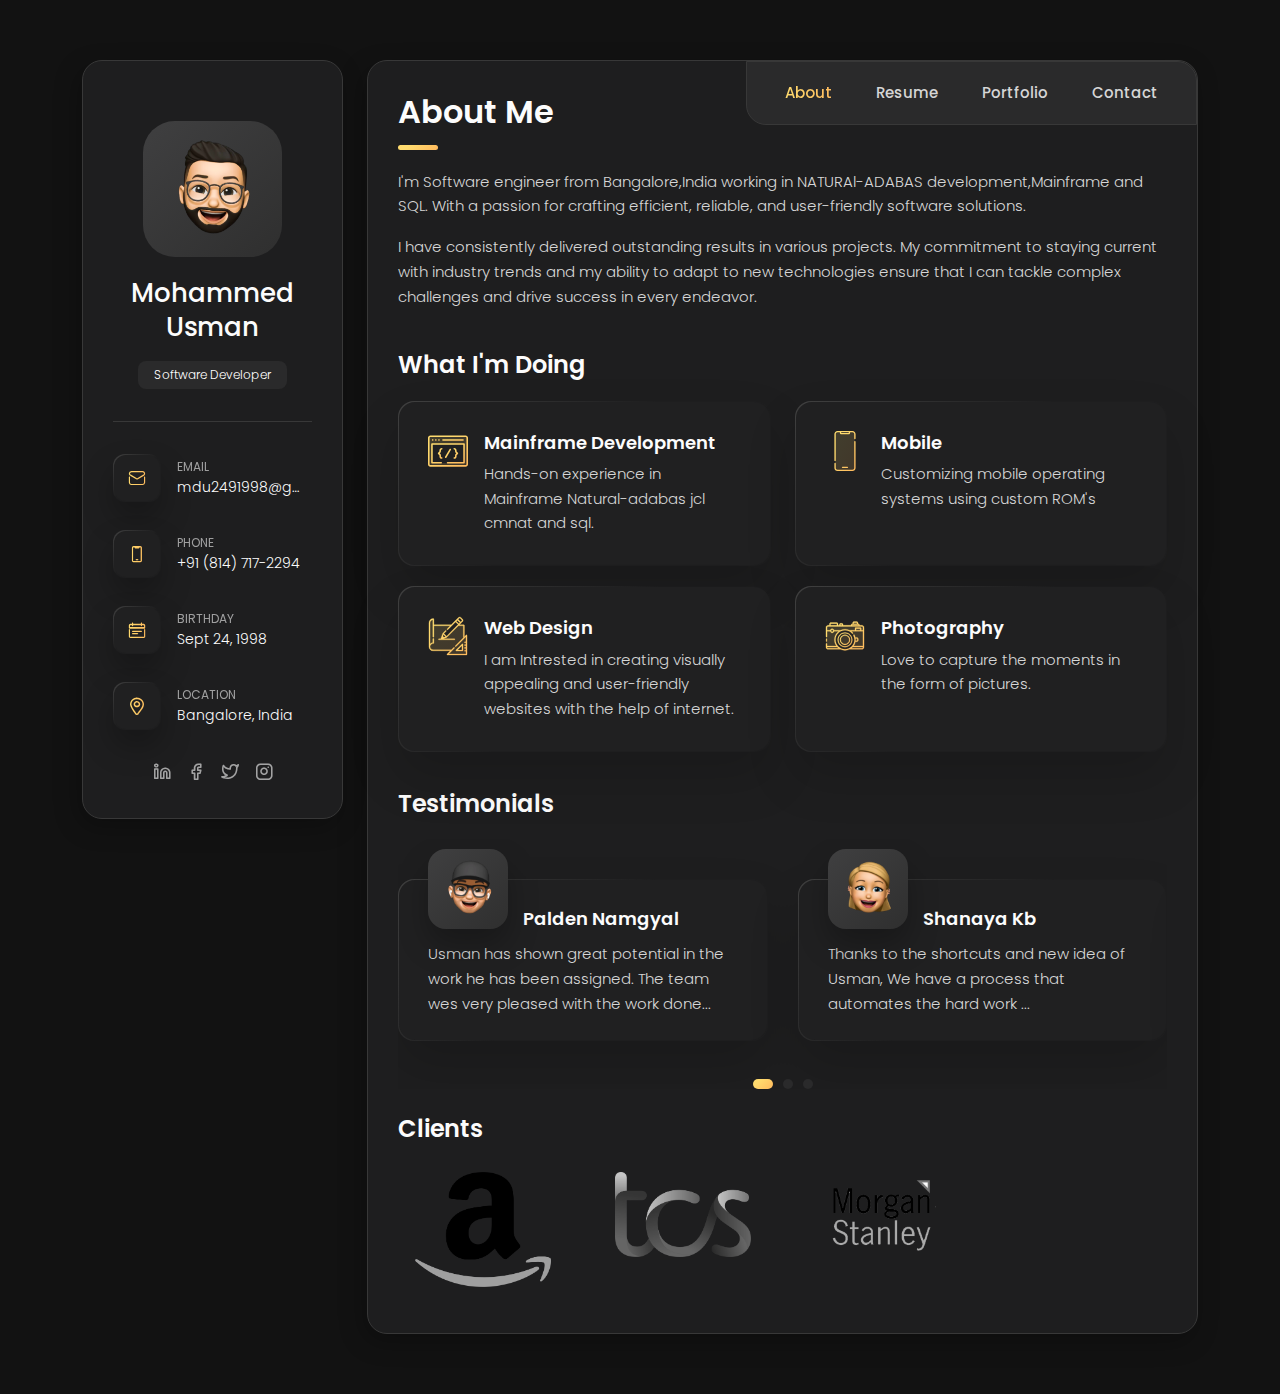
==== index.html @ 6147e329 "Add files via upload" ====
<!DOCTYPE html><html lang="en"><head>
    <meta charset="utf-8">
    <title>Mohammed Usman</title>

	<!-- Meta Data -->
	<meta http-equiv="X-UA-Compatible" content="IE=edge">
	<meta name="viewport" content="width=device-width, initial-scale=1, shrink-to-fit=no">
	<meta name="format-detection" content="telephone=no">
    <meta name="format-detection" content="address=no">
    <meta name="author" content="ArtTemplate">
    <meta name="description" content="vCard">

    <!-- Twitter data -->
    <meta name="twitter:card" content="summary_large_image">
    <meta name="twitter:site" content="@ArtTemplates">
    <meta name="twitter:title" content="vCard">
    <meta name="twitter:description" content="vCard">
    <meta name="twitter:image" content="../assets/images/social.jpg">

    <!-- Open Graph data -->
    <meta property="og:title" content="ArtTemplate">
    <meta property="og:type" content="website">
    <meta property="og:url" content="https://maps.app.goo.gl/jdT4nGkL1ibczAkW7">
    <meta property="og:image" content="../assets/images/social.jpg">
    <meta property="og:description" content="vCard">
    <meta property="og:site_name" content="vCard">

	<!-- Favicons -->
	<!-- <link rel="apple-touch-icon" sizes="144x144" href="images/apple-touch-icon-144x144.png">
	<link rel="apple-touch-icon" sizes="114x114" href="images/apple-touch-icon-114x114.png">
	<link rel="apple-touch-icon" sizes="72x72" href="images/apple-touch-icon-72x72.png">
	<link rel="apple-touch-icon" sizes="57x57" href="images/apple-touch-icon-57x57.png"> -->
	<link rel="shortcut icon" href="images/my-avatar.png" type="image/png">

    <!-- Styles -->
	<link rel="stylesheet" type="text/css" href="css/bootstrap.min.css">
	<link rel="stylesheet" type="text/css" href="css/style.css">
	
</head>
<body>
    <main class="main">
	    <div class="container gutter-top gutter-bottom">
		    <div class="row sticky-parent">
			    <!-- Sidebar -->
                <aside class="col-12 col-md-12 col-xl-3">
				    <div class="sidebar box-outer sticky-column">
						<!-- My photo -->
						<div class="sidebar__base-info">
					    	<figure class="avatar-box">
                                <img src="images/my-avatar.png" alt="Mohammed Usman">
						    </figure>

						    <div class="text-xl-center">
						        <h3 class="title title--h3 sidebar__name">Mohammed Usman</h3>
							    <div class="badge">Software Developer</div>
						    </div>

							<button class="btn btn--small btn--icon-right sidebar__btn js-btn-toggle"><span>Show Contacts</span><i class="feathericon-chevron-down"></i></button>
						</div>

						<div class="sidebar__additional-info js-show">
							<div class="separation"></div>
		                    <ul class="details-info">
							    <!-- Email -->
							    <li class="details-info__item">
							        <span class="box box--s2 icon-box"><i class="font-icon icon-envelope"></i></span>
								    <div class="contacts-block__info">
									    <span class="overhead">Email</span>
									    <a class="text-overflow" href="mailto:mdu2491998@gmail.com" title="mdu2491998@gmail.com">mdu2491998@gmail.com</a>
								    </div>
							    </li>
							    <!-- Phone -->
						 	    <li class="details-info__item">
								    <span class="box box--s2 icon-box"><i class="font-icon icon-phone"></i></span>
								    <div class="contacts-block__info">
									    <span class="overhead">Phone</span>
							            <span class="text-overflow" title="+91 (814) 717-2294">+91 (814) 717-2294</span>
								    </div>	
							    </li>
								<!-- Birthday -->
					            <li class="details-info__item">
								    <span class="box box--s2 icon-box"><i class="font-icon icon-calendar"></i></span>
								    <div class="contacts-block__info">
									    <span class="overhead">Birthday</span>
							            <span class="text-overflow" title="Sept 24, 1998">Sept 24, 1998</span>
								    </div>
							    </li>
								<!-- Location -->
						        <li class="details-info__item">
								    <span class="box box--s2 icon-box"><i class="font-icon icon-location"></i></span>
								    <div class="contacts-block__info">
									    <span class="overhead">Location</span>
									    <span class="text-overflow" title="Bangalore, India">Bangalore, India</span>
								    </div>
							    </li>
					        </ul>
						    <div class="separation d-xl-none"></div>

						    <!-- Social -->
						    <div class="social">
								<a class="social__link" href="https://www.linkedin.com/in/mohammed-usman-a911151a1"><i class="feathericon-linkedin"></i></a>
							    <a class="social__link" href="https://www.linkedin.com/in/mohammed-usman-a911151a1"><i class="feathericon-facebook"></i></a>
							    <a class="social__link" href=https://www.linkedin.com/in/mohammed-usman-a911151a1><i class="feathericon-twitter"></i></a>
						  	    <a class="social__link" href="https://www.instagram.com/"><i class="feathericon-instagram"></i></a>
						    </div>
						</div>	
					</div>	
		        </aside>
		        
				<!-- Content -->
		        <div class="col-12 col-md-12 col-xl-9">
				    <div class="box-outer">
					    <!-- Menu -->
						<div class="nav-container">
						    <ul class="nav">
                                <li class="nav__item"><a class="active" href="index.html">About</a></li>
								<li class="nav__item"><a href="resume.html">Resume</a></li>
                                <li class="nav__item"><a href="portfolio.html">Portfolio</a></li>
                                <!-- <li class="nav__item"><a href="blog.html">Blog</a></li> -->
                                <li class="nav__item"><a href="contact.html">Contact</a></li>
                            </ul>
						</div>
						
					    <!-- About -->
						<div class="pb-0 pb-sm-2">
		                    <h1 class="title title--h1 title__separate">About Me</h1>
						    <p>I'm Software engineer from Bangalore,India working in NATURAl-ADABAS development,Mainframe and SQL. With a passion for crafting efficient, reliable, and user-friendly software solutions.</p>
                            <p>I have consistently delivered outstanding results in various projects. My commitment to staying current with industry trends and my ability to adapt to new technologies ensure that I can tackle complex challenges and drive success in every endeavor.</p>
					     </div>
						
					    <!-- What -->
						<h2 class="title title--h2 mt-3">What I'm Doing</h2>
						<div class="row">
							<!-- Case Item -->
							<div class="col-12 col-lg-6">
							    <div class="case-item box box--s2 box-inner">
									<img class="case-item__icon" src="fonts/icon-dev.svg" alt="">
									<div>
									    <h3 class="title title--h3">Mainframe Development</h3>
										<p class="case-item__caption">Hands-on experience in Mainframe Natural-adabas jcl cmnat and sql.</p>
									</div>	
								</div>
							</div>
								
							<!-- Case Item -->
							<div class="col-12 col-lg-6">
							    <div class="case-item box box--s2 box-inner">
									<img class="case-item__icon" src="fonts/icon-app.svg" alt="">
									<div>
								        <h3 class="title title--h3">Mobile</h3>
									    <p class="case-item__caption">Customizing mobile operating systems using custom ROM's</p>
									</div>
								</div>
							</div>
								
							<!-- Case Item -->
							<div class="col-12 col-lg-6">
								<div class="case-item box box--s2 box-inner">
								    <img class="case-item__icon" src="fonts/icon-design.svg" alt="">
									<div>
									    <h3 class="title title--h3">Web Design</h3>
										<p class="case-item__caption">I am Intrested in creating visually appealing and user-friendly websites with the help of internet.</p>
									</div>
								</div>
							</div>
								
							<!-- Case Item -->
							<div class="col-12 col-lg-6">
								<div class="case-item box box--s2 box-inner">
									<img class="case-item__icon" src="fonts/icon-photo.svg" alt="">
									<div>
									    <h3 class="title title--h3">Photography</h3>
										<p class="case-item__caption">Love to capture the moments in the form of pictures.</p>
									</div>
								</div>
							</div>
						</div>	
						
						<!-- Testimonials -->
						<div class="testimonials">
						    <h2 class="title title--h2 mt-3">Testimonials</h2>
						
						    <div class="swiper-container js-carousel-review">
                                <div class="swiper-wrapper">
								    <!-- Item review -->
                                    <div class="swiper-slide review-item box box--s2 box-inner js-open-review" data-mfp-src="#review-1" data-effect="mfp-zoom-out">
										<figure class="box box-avatar box-avatar--not-border">
                                            <img src="images/avatar-1.png" alt="Palden Namgyal">
										</figure>
									    <h4 class="title title--h3">Palden Namgyal</h4>
										<p class="review-item__caption">Usman has shown great potential in the work he has been assigned. The team wes very pleased with the work done...</p>
									</div>
									
									<!-- Item review -->
                                    <div class="swiper-slide review-item box box--s2 box-inner js-open-review" data-mfp-src="#review-2" data-effect="mfp-zoom-out">
                                        <figure class="box box-avatar box-avatar--not-border">
                                            <img src="images/avatar-2.png" alt="Shanaya Kb">
										</figure>
									    <h4 class="title title--h3">Shanaya Kb</h4>
										<p class="review-item__caption">Thanks to the shortcuts and new idea of Usman, We have a process that automates the hard work ...</p>
									</div>
									
									<!-- Item review -->
                                    <div class="swiper-slide review-item box box--s2 box-inner js-open-review" data-mfp-src="#review-3" data-effect="mfp-zoom-out">
										<figure class="box box-avatar box-avatar--not-border">
                                            <img src="images/avatar-4.png" alt="Rajkumar Raj">
										</figure>
									    <h4 class="title title--h3">Rajkumar Raj</h4>
										<p class="review-item__caption">Usman has completed the work within the time frame with no prod issue ...</p>
									</div>

									<!-- Item review -->
									<div class="swiper-slide review-item box box--s2 box-inner js-open-review" data-mfp-src="#review-4" data-effect="mfp-zoom-out">
										<figure class="box box-avatar box-avatar--not-border">
											<img src="images/avatar-3.png" alt="Dennis Plassert">
										</figure>
										<h4 class="title title--h3">Avantika Rhonda</h4>
										<p class="review-item__caption">Thank you very much for your work on our project. It was a big help for us. Thanks to the...</p>
									</div>
                                </div>
    
                                <div class="swiper-pagination"></div>
                            </div>
						</div>
						
						<!-- Clients -->
						<h2 class="title title--h2 mt-4">Clients</h2>
						<div class="swiper-container js-carousel-clients">
                            <div class="swiper-wrapper">
								<!-- Item client -->
                                <figure class="swiper-slide">
									<a href="#"><img class="logo-client" src="images/AMZN.png" alt="Logo"></a>
								</figure>
									
								<!-- Item client -->
                                <figure class="swiper-slide">
									<a href="#"><img class="logo-client" src="images/TCS.NS.png" alt="Logo"></a>
								</figure>

								<!-- Item client -->
                                <figure class="swiper-slide">
								    <a href="#"><img class="logo-client" src="images/Morgan-Stanley-Logo-PNG-HD.png" alt="Logo"></a>
								</figure>

								<!-- Item client -->
                                <!-- <figure class="swiper-slide">
									<a href="#"><img class="logo-client" src="images/logo-4-color.png" alt="Logo"></a>
								</figure> -->
									
								<!-- Item client -->
                                <!-- <figure class="swiper-slide">
									<a href="#"><img class="logo-client" src="images/logo-5-color.png" alt="Logo"></a>
								</figure> -->
									
								<!-- Item client -->
                                <!-- <figure class="swiper-slide">
									<a href="#"><img class="logo-client" src="images/logo-6-color.png" alt="Logo"></a>
								</figure> -->
							</div>
								
							<div class="swiper-pagination"></div>
						</div><!-- /swiper-container -->
					</div><!-- box-outer -->
		        </div><!-- Content -->
			</div><!-- sticky-parent -->
		</div><!-- container -->
    </main>

    <div class="back-to-top"></div>
    
	<!-- Full review 1 -->
	<div id="review-1" class="popup mfp-hide mfp-with-anim">
		<div class="row">
            <div class="col-12 col-sm-2 full-rewiew-con-avatar">
				<figure class="box box-avatar box-avatar--not-border">
					<img src="images/avatar-1.png" alt="Palden Namgyal">
				</figure>
				<div class="review-icon-quote"></div>
			</div>
			<div class="col-12 col-sm-10 full-rewiew-con-text">
				<h2 class="title title--h2 mb-1">Palden Namgyal</h2>
				<span class="review-date">14 Nov, 2022</span>
				<p>Usman has shown great potential in the work he has been assigned. The team wes very pleased with the work done.</p>
				<!-- <p>Ut enim ad nesid utminim veniam, quis nostrud eiusmo exercitation ullamco labori is amco commodo consequat  seds eiusmod. Adipisicing velit eu eiusmod nisi ad nulla. 
				Magna deserunt ipsum pariatur sunt incididunt culpa cupidatat. Pariatur occaecat enim dolor culpa nisi ea eiusmod do qui culpa consectetur laboris eiusmod anim.</p> -->
			</div>
		</div>
	</div>

	<!-- Full review 2 comment -->
	<div id="review-2" class="popup mfp-hide mfp-with-anim">
		<div class="row">
            <div class="col-12 col-sm-2 full-rewiew-con-avatar">
				<figure class="box box-avatar box-avatar--not-border">
					<img src="images/avatar-2.png" alt="Shanaya Kb">
				</figure>
				<div class="review-icon-quote"></div>
			</div>
			<div class="col-12 col-sm-10 full-rewiew-con-text">
				<h2 class="title title--h2 mb-1">Shanaya Kb</h2>
				<span class="review-date">03 Mar, 2021</span>
				<p>Thanks to the shortcuts and new idea of Usman, We have a process that automates the hard work. </p>
				<!-- <p>Ut enim ad nesid utminim veniam, quis nostrud eiusmo exercitation ullamco labori is amco commodo consequat  seds eiusmod. Adipisicing velit eu eiusmod nisi ad nulla. 
				Magna deserunt ipsum pariatur sunt incididunt culpa cupidatat. Pariatur occaecat enim dolor culpa nisi ea eiusmod do qui culpa consectetur laboris eiusmod anim.</p> -->
			</div>
		</div>
	</div>
	
	<!-- Full review 3 comment -->
	<div id="review-3" class="popup mfp-hide mfp-with-anim">
		<div class="row">
            <div class="col-12 col-sm-2 full-rewiew-con-avatar">
				<figure class="box box-avatar box-avatar--not-border">
					<img src="images/avatar-4.png" alt="Rajkumar Raj">
				</figure>
				<div class="review-icon-quote"></div>
			</div>
			<div class="col-12 col-sm-10 full-rewiew-con-text">
				<h2 class="title title--h2 mb-1">Rajkumar Raj</h2>
				<span class="review-date">10 Aug, 2023</span>
				<p>Usman has completed the work within the time frame with no prod issue. .</p>
				<!-- <p>Ut enim ad nesid utminim veniam, quis nostrud eiusmo exercitation ullamco labori is amco commodo consequat  seds eiusmod. Adipisicing velit eu eiusmod nisi ad nulla. 
				Magna deserunt ipsum pariatur sunt incididunt culpa cupidatat. Pariatur occaecat enim dolor culpa nisi ea eiusmod do qui culpa consectetur laboris eiusmod anim.</p> -->
			</div>
		</div>
	</div>

	<!-- Full review 4 comment -->
	<div id="review-4" class="popup mfp-hide mfp-with-anim">
		<div class="row">
            <div class="col-12 col-sm-2 full-rewiew-con-avatar">
				<figure class="box box-avatar box-avatar--not-border">
					<img src="images/avatar-3.png" alt="Avantika Rhonda">
				</figure>
				<div class="review-icon-quote"></div>
			</div>
			<div class="col-12 col-sm-10 full-rewiew-con-text">
				<h2 class="title title--h2 mb-1">Avantika Rhonda</h2>
				<span class="review-date">15 June, 2022</span>
				<p>Thank you very much for your work on our project. It was a big help for us. Thanks to the ownership you have taken in completing the work</p>
				<!-- <p>Ut enim ad nesid utminim veniam, quis nostrud eiusmo exercitation ullamco labori is amco commodo consequat  seds eiusmod. Adipisicing velit eu eiusmod nisi ad nulla. 
				Magna deserunt ipsum pariatur sunt incididunt culpa cupidatat. Pariatur occaecat enim dolor culpa nisi ea eiusmod do qui culpa consectetur laboris eiusmod anim.</p> -->
			</div>
		</div>
	</div>
	
	<!-- JavaScripts -->
	<script src="js/jquery-3.4.1.min.js"></script>
	<script src="js/plugins.min.js"></script>
    <script src="js/common.js"></script>


</body></html>
---- css/style.css ----
/* ------------------------------------------------
 Author: ArtStyles (Art)
 
 Template Name: vCard
 version: 1.1.0
------------------------------------------------ */
/* ------------------------------------------------
 
 - Vendors
 - Font Icons
 - Variables
 - General Styles
 - Typography
 - Form
 - Button
 - Sidebar
 - Sections
 - Navbar
 - Popup
 - Cases
 - Clients
 - Contact
 - Portfolio
 - News
 - Single news
 - Single project
 - Testimonials
 - Timeline
 - Footer
 - Other
 
------------------------------------------------ */
@import url("swiper.min.css");
@import url("simplebar.min.css");
@import url("magnific-popup.css");
@import url("photoswipe.css");
@import url("default-skin.css");
@import url("style-custome-icons.css");
@import url("feather.css");
@import url("https://fonts.googleapis.com/css2?family=Poppins:wght@300;400;500;600&display=swap");
:root {
  --font-family: 'Poppins', sans-serif;
  --font-base-size: 15px;
  --font-mobile-size: 14px;
  --color-heading: #FCFCFC;
  --color-paragraph: #D6D6D6;
  --color-border: #383838;
  --color-bg: #121212;
  --color-surface-1: #1e1e1f;
  --color-surface-2: #2a2a2b;
  --color-surface-3: #202021;
  --color-accent: #FFDB6E;
  --color-error: #B84C4C;
  --color-gradient: linear-gradient(137.84deg, #FFDB6E 26.31%, #FFBC5E 93.75%);
  --color-gradient-soft: linear-gradient(135deg, rgba(255, 218, 109, 0.0375) 0%, rgba(255, 189, 94, 0) 100%), #1E1E1F;
  --color-gradient-text: linear-gradient(90deg, #FFDB6E, #FFBC5E);
  --color-gradient-border: linear-gradient(155deg, #FFDA6D 0%, rgba(255, 191, 96, 0) 50%);
  --color-gradient-border-gray: linear-gradient(135deg, #404040 0%, rgba(64, 64, 64, 0) 48.44%);
  --color-gradient-gray: linear-gradient(137.84deg, #3F3F40 2.69%, #303030 93.75%);
  --color-gradient-icon: linear-gradient(135deg, rgba(255, 218, 109, 0.25) 0%, rgba(255, 189, 94, 0) 59.86%), #202021;
  --color-btn: linear-gradient(135deg, rgba(45, 45, 46, 0.25) 0%, rgba(27, 27, 28, 0) 100%), #202021;
  --box-shadow-24: -4px 8px 24px rgba(0, 0, 0, 0.25);
  --box-shadow-30: 0px 16px 30px rgba(0, 0, 0, 0.25);
  --box-shadow-40: 0px 16px 40px rgba(0, 0, 0, 0.25);
  --box-shadow-50: 0px 25px 50px rgba(0, 0, 0, 0.15);
  --box-shadow-80: 0px 24px 80px rgba(0, 0, 0, 0.7);
  --radius-32: 32px;
  --radius-20: 20px;
  --radius-18: 18px;
  --radius-16: 16px;
  --radius-14: 14px;
  --radius-12: 12px;
  --radius-8: 8px;
}

/* -----------------------------------------------------------------
    - General Styles
----------------------------------------------------------------- */
*,
::before,
::after {
  background-repeat: no-repeat;
  -webkit-box-sizing: border-box;
          box-sizing: border-box;
}

html {
  -webkit-overflow-scrolling: touch;
  -webkit-box-sizing: border-box;
  box-sizing: border-box;
}

body, html {
  font-size: 1rem;
  -webkit-text-size-adjust: 100%;
}

body {
  background-color: var(--color-bg);
  color: var(--color-paragraph);
  font-family: var(--font-family);
  font-size: var(--font-base-size);
  font-weight: 300;
  line-height: 1.65;
  min-height: 100vh;
  overflow-x: hidden;
  -ms-overflow-style: scrollbar;
  -webkit-font-smoothing: antialiased;
}

@media only screen and (max-width: 580px) {
  body {
    font-size: var(--font-mobile-size);
    line-height: 1.6;
  }
}

html.is-scroll-disabled body {
  height: 100vh;
  overflow: hidden;
}

@media all and (-ms-high-contrast: none), (-ms-high-contrast: active) {
  html.is-scroll-disabled {
    overflow: hidden;
  }
}

.no-scroll {
  overflow: hidden;
  -ms-overflow-style: none;
}

.no-scroll-height {
  overflow-x: hidden;
}

.svg-defs {
  position: absolute;
  height: 0;
  width: 0;
}

img {
  max-width: 100%;
  -webkit-user-select: none;
  -moz-user-select: none;
  -ms-user-select: none;
  user-select: none;
}

figure {
  margin: 0;
}

iframe {
  background-color: var(--color-bg);
  border: 0;
  display: block;
  height: 100%;
  width: 100%;
}

.cover {
  -o-object-fit: cover;
     object-fit: cover;
  -o-object-position: center;
     object-position: center;
  font-family: 'object-fit: cover; object-position: center;';
  height: 100%;
  width: 100%;
}

::-moz-selection {
  background: transparent;
  color: var(--color-accent);
}

::selection {
  background: transparent;
  color: var(--color-accent);
}

.scroll-line {
  background: var(--color-gradient);
  height: 0.1875rem;
  position: fixed;
  top: 0;
  width: 0;
  z-index: 3;
}

/* -----------------------------------------------------------------
    - Typography
----------------------------------------------------------------- */
h1, h2, h3, h4, h5, h6 {
  color: var(--color-heading);
  font-family: var(--font-family);
  font-weight: 600;
  line-height: 1.3;
}

.title--h1 {
  font-size: 2rem;
  margin-bottom: 1.0625rem;
}

@media only screen and (max-width: 580px) {
  .title--h1 {
    font-size: 1.5rem;
  }
}

.title--h2 {
  font-size: 1.5rem;
  margin-bottom: 1.25rem;
}

@media only screen and (max-width: 580px) {
  .title--h2 {
    font-size: 1.125rem;
  }
}

.title--h3 {
  font-size: 1.125rem;
  margin-bottom: 0.5rem;
}

@media only screen and (max-width: 580px) {
  .title--h3 {
    font-size: 1rem;
  }
}

.title--h4 {
  font-size: 1rem;
  margin-bottom: 0.8125rem;
  font-weight: 500;
}

@media only screen and (max-width: 580px) {
  .title--h4 {
    font-size: 0.875rem;
  }
}

.title--h5 {
  font-size: 0.875rem;
}

@media only screen and (max-width: 580px) {
  .title--h5 {
    font-size: 0.75rem;
  }
}

.title--h6 {
  font-size: 0.75rem;
}

@media only screen and (max-width: 580px) {
  .title--h6 {
    font-size: 0.625rem;
  }
}

.title--center {
  text-align: center;
}

.title--tone {
  background: var(--color-gradient-text);
  -webkit-background-clip: text;
  background-clip: text;
  -webkit-text-fill-color: transparent;
}

.title-icon {
  margin-right: 0.5rem;
  margin-top: -0.25rem;
  height: 2.5rem;
  width: 2.5rem;
}

@media only screen and (max-width: 580px) {
  .title-icon {
    height: 2.08333rem;
    width: 2.08333rem;
  }
}

.title__separate {
  margin-bottom: 2.3125rem;
  position: relative;
}

.title__separate::before {
  content: '';
  background: var(--color-gradient);
  border-radius: 0.5rem;
  height: 0.3125rem;
  position: absolute;
  bottom: -1.0625rem;
  left: 0;
  width: 2.5rem;
  z-index: 1;
}

@media only screen and (max-width: 580px) {
  .title__separate {
    margin-bottom: 1.5rem;
  }
  .title__separate::before {
    height: 0.1875rem;
    bottom: -0.625rem;
    width: 1.875rem;
  }
}

.overhead {
  color: var(--color-paragraph);
  font-size: 0.75rem;
  font-weight: 400;
  display: block;
  opacity: .7;
  text-transform: uppercase;
}

@media only screen and (max-width: 580px) {
  .overhead {
    font-size: 0.6875rem;
  }
}

.text-overflow {
  display: block;
  text-overflow: ellipsis;
  overflow: hidden;
  white-space: nowrap;
}

.block-quote {
  font-size: 1.25rem;
  font-weight: 400;
  font-style: italic;
  margin: 1.8125rem 0;
  position: relative;
  line-height: 1.6;
}

@media only screen and (max-width: 991px) {
  .block-quote {
    padding-left: 3.8125rem;
  }
}

@media only screen and (max-width: 580px) {
  .block-quote {
    font-size: 1.125rem;
    margin: 1rem 0;
    padding-left: 0;
    padding-top: 2.8125rem;
  }
  .block-quote p {
    margin-bottom: 0.5rem;
  }
}

.block-quote::before {
  background-image: url(../fonts/icon-quote.svg);
  background-repeat: no-repeat;
  background-position: center;
  background-size: cover;
  content: '';
  height: 1.125rem;
  margin: 0 auto;
  position: absolute;
  top: 0.5rem;
  left: -3.125rem;
  width: 1.6875rem;
}

@media only screen and (max-width: 991px) {
  .block-quote::before {
    left: 0;
  }
}

.block-quote__author {
  font-size: 0.875rem;
  font-style: normal;
  display: block;
  margin-top: 0.5625rem;
  padding-left: 3rem;
  position: relative;
}

@media only screen and (max-width: 580px) {
  .block-quote__author {
    font-size: 0.875rem;
    margin-top: 0;
    padding-left: 2rem;
  }
}

.block-quote__author::before {
  content: '';
  background-color: var(--color-heading);
  height: 0.0625rem;
  margin-bottom: auto;
  margin-top: auto;
  position: absolute;
  top: 0;
  bottom: 0;
  left: 0;
  width: 2rem;
}

@media only screen and (max-width: 580px) {
  .block-quote__author::before {
    width: 1rem;
  }
}

a {
  color: var(--color-accent);
  cursor: pointer;
  text-decoration: none;
}

a:hover {
  outline: none;
}

a.decoration--none {
  text-decoration: none;
}

a.link-gradient {
  background: var(--color-gradient-text);
  -webkit-background-clip: text;
  background-clip: text;
  -webkit-text-fill-color: transparent;
  -webkit-text-decoration-skip: objects;
}

.description {
  color: var(--color-paragraph);
  margin-bottom: 1.875rem;
}

.foreword {
  font-size: 1.125rem;
}

/* Badges */
.badge {
  background: var(--color-surface-2);
  font-size: 0.75rem;
  font-weight: 300;
  border-radius: var(--radius-8);
  padding: 0.5rem 1rem;
}

@media only screen and (max-width: 580px) {
  .badge {
    font-size: 0.6875rem;
    padding: 0.375rem 0.75rem;
  }
}

/* -----------------------------------------------------------------
    - Form
----------------------------------------------------------------- */
.input, .textarea, select,
.custom-select {
  background-color: transparent;
  border: 1px solid var(--color-border);
  border-radius: var(--radius-14);
  -webkit-box-shadow: none;
          box-shadow: none;
  color: var(--color-heading);
  font-size: inherit;
  height: auto;
  padding: 0.875rem 1.375rem 0.8125rem;
  position: relative;
  width: 100%;
  -webkit-appearance: none;
  -moz-appearance: none;
  appearance: none;
}

@media only screen and (max-width: 580px) {
  .input, .textarea, select,
  .custom-select {
    padding: 0.8125rem 1.375rem 0.75rem;
  }
}

.input:focus, .textarea:focus, select:focus,
.custom-select:focus {
  background-color: transparent;
  border-color: var(--color-accent);
  color: var(--color-heading);
  -webkit-box-shadow: none;
          box-shadow: none;
  outline: none;
}

.input {
  line-height: inherit;
}

@media all and (-ms-high-contrast: none), (-ms-high-contrast: active) {
  .input {
    line-height: 0;
  }
}

.input__icon {
  padding-left: 3.375rem;
}

@media only screen and (max-width: 580px) {
  .input__icon {
    padding-left: 2.8125rem;
  }
}

.textarea {
  border-radius: var(--radius-14);
  display: block;
  padding: 0.8125rem 1.1875rem;
  resize: none;
}

.form-group {
  margin-bottom: 2rem;
  position: relative;
}

@media only screen and (max-width: 580px) {
  .form-group {
    margin-bottom: 1.6875rem;
  }
}

.help-block {
  position: absolute;
  font-size: 0.75rem;
  line-height: 1.4;
  padding-top: 0.3125rem;
  padding-left: 0.375rem;
}

@media only screen and (max-width: 580px) {
  .help-block {
    font-size: 0.6875rem;
  }
}

.with-errors {
  color: var(--color-error);
}

.has-error input,
.has-error textarea,
.has-error input:focus,
.has-error textarea:focus {
  border-color: var(--color-error);
}

#validator-contact {
  font-size: 0.875rem;
  margin-top: 1rem;
}

.form-control::-webkit-input-placeholder {
  color: var(--color-paragraph);
  opacity: .5;
}

.form-control:-ms-input-placeholder {
  color: var(--color-paragraph);
  opacity: .5;
}

.form-control::-ms-input-placeholder {
  color: var(--color-paragraph);
  opacity: .5;
}

.form-control::placeholder {
  color: var(--color-paragraph);
  opacity: .5;
}

input:invalid,
textarea:invalid {
  outline: none !important;
}

.form-check-input {
  background: transparent;
  border-color: rgba(244, 244, 244, 0.15);
}

.form-check-input:checked {
  background-color: var(--color-accent);
  border-color: var(--color-accent);
}

.form-check-input:checked[type=checkbox] {
  background-image: url("data:image/svg+xml,%3csvg xmlns='http://www.w3.org/2000/svg' viewBox='0 0 20 20'%3e%3cpath fill='none' stroke='%23000' stroke-linecap='round' stroke-linejoin='round' stroke-width='3' d='M6 10l3 3l6-6'/%3e%3c/svg%3e") !important;
}

.form-check-input:checked[type=radio] {
  background-image: url("data:image/svg+xml,%3csvg xmlns='http://www.w3.org/2000/svg' viewBox='-4 -4 8 8'%3e%3ccircle r='2' fill='%23000'/%3e%3c/svg%3e");
}

.form-check-input:focus {
  border-color: var(--color-paragraph);
  -webkit-box-shadow: 0 0 0 0.125rem rgba(244, 244, 244, 0.25);
          box-shadow: 0 0 0 0.125rem rgba(244, 244, 244, 0.25);
}

select,
.custom-select {
  background: url("data:image/svg+xml,%3csvg xmlns='http://www.w3.org/2000/svg' viewBox='0 0 4 5'%3e%3cpath fill='%23fff' d='M2 0L0 2h4zm0 5L0 3h4z'/%3e%3c/svg%3e") no-repeat right 0.1rem center/10px 16px;
}

.dropdown-menu {
  background: var(--color-surface-2);
  border: 1px solid var(--color-border);
  border-radius: var(--radius-12);
  -webkit-box-shadow: var(--box-shadow-50);
          box-shadow: var(--box-shadow-50);
  font-size: inherit;
}

.dropdown-menu::before {
  content: '';
  border-left: 0.375rem solid transparent;
  border-right: 0.375rem solid transparent;
  border-bottom: 0.375rem solid var(--color-border);
  height: 0;
  position: absolute;
  top: -0.375rem;
  left: 1.0625rem;
  width: 0;
}

.dropdown-item {
  color: var(--color-paragraph);
  font-weight: 300;
}

.dropdown-item:hover, .dropdown-item:focus {
  background: var(--color-border);
  color: var(--color-paragraph);
}

.dropdown.dropup .dropdown-menu::before {
  border-left: 0.375rem solid transparent;
  border-right: 0.375rem solid transparent;
  border-top: 0.375rem solid var(--color-border);
  border-bottom: 0.375rem solid transparent;
  top: auto;
  bottom: -0.75rem;
}

.progress {
  display: block;
  background: transparent;
  font-size: 0.9375rem;
  margin-bottom: 1.5rem;
  height: auto;
}

@media only screen and (max-width: 580px) {
  .progress {
    font-size: 0.8125rem;
    margin-bottom: 1rem;
  }
}

.progress:last-child {
  margin-bottom: 0;
}

.progress-bar {
  background-color: var(--color-border);
  border-radius: var(--radius-16);
  height: 0.5rem;
  overflow: inherit;
  position: relative;
  width: 100%;
}

.progress-bar span {
  background: var(--color-gradient);
  border-radius: 1rem;
  display: block;
  overflow: hidden;
  position: relative;
  height: 0.5rem;
  width: 0%;
  -webkit-transition: width .6s ease-in-out;
  transition: width .6s ease-in-out;
  z-index: 1;
}

.progress .progress-text {
  margin-bottom: 0.5rem;
}

.progress .progress-text span {
  color: var(--color-heading);
  font-weight: 500;
}

.btn {
  background: var(--color-gradient-border-gray);
  border-radius: var(--radius-14);
  -webkit-box-shadow: var(--box-shadow-40);
          box-shadow: var(--box-shadow-40);
  border: 0;
  color: var(--color-accent);
  cursor: pointer;
  font-weight: 400;
  font-size: 1rem;
  line-height: initial;
  padding: 1rem 1.5rem;
  position: relative;
  -webkit-transition: all .4s ease-in-out;
  transition: all .4s ease-in-out;
  white-space: nowrap;
  z-index: 0;
}

.btn::before {
  content: '';
  position: absolute;
  top: 1px;
  right: 1px;
  bottom: 1px;
  left: 1px;
  background: var(--color-btn);
  border-radius: inherit;
  -webkit-transition: all .4s ease-in-out;
  transition: all .4s ease-in-out;
  z-index: -1;
}

.btn:hover {
  background: var(--color-gradient-border);
  color: var(--color-accent);
}

.btn:hover::before {
  background: var(--color-gradient-icon);
}

.btn:focus {
  -webkit-box-shadow: var(--box-shadow-40);
          box-shadow: var(--box-shadow-40);
}

.btn .font-icon {
  margin-right: 0.375rem;
}

.btn--small {
  -webkit-box-shadow: var(--box-shadow-30);
          box-shadow: var(--box-shadow-30);
  font-size: 0.75rem;
  padding: 0.625rem 1rem;
}

.btn--small:focus {
  -webkit-box-shadow: var(--box-shadow-30);
          box-shadow: var(--box-shadow-30);
}

.btn--icon-left i {
  margin-right: 0.5rem;
}

.btn--icon-right i {
  margin-left: 0.5rem;
}

@media only screen and (max-width: 580px) {
  .btn {
    font-size: 0.875rem;
    padding: 0.75rem 1.125rem;
  }
}

button:focus {
  outline: none;
}

/* -----------------------------------------------------------------
    - Sidebar
----------------------------------------------------------------- */
.sidebar {
  z-index: 10;
}

@media only screen and (max-width: 1200px) {
  .sidebar {
    margin-bottom: 1.875rem;
  }
}

@media only screen and (max-width: 580px) {
  .sidebar {
    margin-bottom: 1rem;
  }
}

@media only screen and (max-width: 1200px) {
  .sidebar__base-info {
    display: -webkit-box;
    display: -ms-flexbox;
    display: flex;
    -webkit-box-align: center;
        -ms-flex-align: center;
            align-items: center;
  }
  .sidebar__base-info > * {
    min-width: 0;
  }
}

@media only screen and (min-width: 1200px) {
  .sidebar__additional-info {
    display: block !important;
  }
}

@media only screen and (max-width: 1200px) {
  .sidebar__additional-info {
    display: none;
  }
}

@media only screen and (max-width: 1200px) {
  .sidebar__additional-info .details-info__item {
    -webkit-box-flex: 0;
        -ms-flex: 0 0 50%;
            flex: 0 0 50%;
  }
  .sidebar__additional-info .details-info__item:nth-last-child(2), .sidebar__additional-info .details-info__item:nth-last-child(1) {
    margin-bottom: 0;
  }
}

@media only screen and (max-width: 768px) {
  .sidebar__additional-info .details-info__item {
    margin-bottom: 1.25rem;
  }
  .sidebar__additional-info .details-info__item:nth-last-child(2) {
    margin-bottom: 1.25rem;
  }
  .sidebar__additional-info .details-info__item:nth-last-child(1) {
    margin-bottom: 0 !important;
  }
}

@media only screen and (max-width: 580px) {
  .sidebar__additional-info .details-info__item {
    -webkit-box-flex: 0;
        -ms-flex: 0 0 100%;
            flex: 0 0 100%;
  }
  .sidebar__additional-info .details-info__item:nth-last-child(2) {
    margin-bottom: 0.9375rem;
  }
  .sidebar__additional-info .details-info__item:nth-last-child(1) {
    margin-bottom: 0;
  }
}

.sidebar .avatar-box {
  background: var(--color-gradient-gray);
  border-radius: var(--radius-32);
  margin: 1.875rem 1.875rem 1.25rem;
  overflow: hidden;
  height: calc(100% - 3.75rem);
  width: calc(100% - 3.75rem);
  -webkit-transition: all .3s ease-in-out;
  transition: all .3s ease-in-out;
}

@media only screen and (max-width: 1200px) {
  .sidebar .avatar-box {
    -ms-flex-negative: 0;
        flex-shrink: 0;
    margin: 0 1.5rem 0 0;
    height: 7.5rem;
    width: 7.5rem;
  }
}

@media only screen and (max-width: 580px) {
  .sidebar .avatar-box {
    border-radius: var(--radius-20);
    margin: 0 1rem 0 0;
    height: 5rem;
    width: 5rem;
  }
}

.sidebar .avatar-box img {
  -o-object-fit: cover;
     object-fit: cover;
  height: 100%;
  width: 100%;
}

.sidebar__name {
  font-size: 1.625rem;
  font-weight: 500;
  margin-bottom: 1rem;
  position: relative;
}

@media only screen and (max-width: 580px) {
  .sidebar__name {
    font-size: 1.0625rem;
    margin-bottom: 0.625rem;
  }
}

.sidebar__btn {
  position: absolute;
  top: 0;
  right: 0;
  border-top-left-radius: 0;
  border-bottom-right-radius: 0;
  display: none;
}

@media only screen and (max-width: 1200px) {
  .sidebar__btn {
    display: block;
    padding: 0.625rem 1rem;
  }
}

@media only screen and (max-width: 580px) {
  .sidebar__btn {
    padding: 0.625rem;
  }
}

.sidebar__btn i {
  display: none;
}

@media only screen and (max-width: 580px) {
  .sidebar__btn i {
    display: block;
    margin: 0;
  }
  .sidebar__btn span {
    display: none;
  }
}

.contacts-block__info {
  -webkit-box-flex: 1;
      -ms-flex: 1;
          flex: 1;
}

/* Social */
.social {
  text-align: center;
}

.social__link {
  font-size: 1.125rem;
  color: var(--color-heading);
  -webkit-text-fill-color: inherit;
  opacity: .6;
  margin: 0 0.375rem;
}

@media only screen and (max-width: 580px) {
  .social__link {
    font-size: 1rem;
  }
}

.social__link:hover {
  color: inherit;
  opacity: 1;
  text-decoration: none;
}

@media only screen and (max-width: 1200px) {
  .social {
    text-align: left;
  }
}

.sticky-column {
  margin-top: 0;
  -webkit-transition: all .3s ease-in-out;
  transition: all .3s ease-in-out;
}

.sticky-column.is_stuck {
  margin-top: 1.875rem;
}

/* -----------------------------------------------------------------
    - Sections
----------------------------------------------------------------- */
@media (min-width: 1200px) {
  .container {
    max-width: 1140px;
  }
}

@media (min-width: 1300px) {
  .container {
    max-width: 1230px;
  }
}

@media (min-width: 1400px) {
  .container {
    max-width: 1290px;
  }
}

.box {
  background: var(--color-gradient-border);
  position: relative;
  z-index: 0;
}

.box::before {
  content: '';
  position: absolute;
  top: 1px;
  right: 1px;
  bottom: 1px;
  left: 1px;
  background: var(--color-gradient-soft);
  border-radius: inherit;
  z-index: -1;
}

.box--s2 {
  background: var(--color-gradient-border-gray);
}

.box--s2::before {
  background-image: var(--color-btn) !important;
  background-color: var(--color-surface-3) !important;
}

.box-outer {
  background-color: var(--color-surface-1);
  border: 1px solid var(--color-border);
  border-radius: var(--radius-20);
  -webkit-box-shadow: var(--box-shadow-24);
          box-shadow: var(--box-shadow-24);
  padding: 1.875rem;
  position: relative;
}

@media only screen and (max-width: 580px) {
  .box-outer {
    padding: 0.9375rem;
  }
}

.box-inner {
  border-radius: var(--radius-16);
  -webkit-box-shadow: var(--box-shadow-50);
          box-shadow: var(--box-shadow-50);
  padding: 1.875rem;
  margin-bottom: 1.875rem;
}

@media only screen and (max-width: 580px) {
  .box-inner {
    border-radius: var(--radius-14);
    -webkit-box-shadow: var(--box-shadow-30);
            box-shadow: var(--box-shadow-30);
    padding: 1.25rem;
    margin-bottom: 0.9375rem;
  }
}

.icon-box {
  font-size: 1.125rem;
  display: -webkit-inline-box;
  display: -ms-inline-flexbox;
  display: inline-flex;
  -webkit-box-align: center;
      -ms-flex-align: center;
          align-items: center;
  -webkit-box-pack: center;
      -ms-flex-pack: center;
          justify-content: center;
  border-radius: var(--radius-12);
  -webkit-box-shadow: var(--box-shadow-30);
          box-shadow: var(--box-shadow-30);
  line-height: 1;
  margin-right: 1rem;
  height: 3rem;
  width: 3rem;
}

.icon-box > * {
  min-width: 0;
}

.icon-box::before {
  background: var(--color-gradient-icon);
}

.icon-box .font-icon {
  background: var(--color-gradient-text);
  -webkit-background-clip: text;
  background-clip: text;
  -webkit-text-fill-color: transparent;
}

@media only screen and (max-width: 580px) {
  .icon-box {
    font-size: 1rem;
    border-radius: var(--radius-8);
    -webkit-box-shadow: var(--box-shadow-24);
            box-shadow: var(--box-shadow-24);
    height: 1.875rem;
    width: 1.875rem;
  }
}

.box-avatar {
  border-radius: var(--radius-18);
  -webkit-box-shadow: var(--box-shadow-30);
          box-shadow: var(--box-shadow-30);
  height: 5rem;
  width: 5rem;
}

.box-avatar::before {
  background: var(--color-gradient-gray);
}

.box-avatar img {
  -o-object-fit: cover;
     object-fit: cover;
}

.box-avatar--not-border {
  background: var(--color-gradient-gray);
}

.box-avatar--not-border::before {
  display: none;
}

@media only screen and (max-width: 580px) {
  .box-avatar {
    border-radius: var(--radius-14);
    -webkit-box-shadow: var(--box-shadow-24);
            box-shadow: var(--box-shadow-24);
    height: calc(5rem - 1.25rem);
    width: calc(5rem - 1.25rem);
  }
}

.separation {
  background: var(--color-border);
  margin: 2rem 0;
  height: 1px;
  width: 100%;
}

@media only screen and (max-width: 580px) {
  .separation {
    margin: 1rem 0;
  }
}

.js-image {
  background-size: cover;
  background-position: center;
  height: 100%;
  width: 100%;
}

.gutter-top {
  padding-top: 3.75rem;
}

@media only screen and (max-width: 580px) {
  .gutter-top {
    padding-top: 0.9375rem;
  }
}

.gutter-bottom {
  padding-bottom: 3.75rem;
}

@media only screen and (max-width: 580px) {
  .gutter-bottom {
    padding-bottom: 2.5rem;
  }
}

.noGutters-Top {
  margin-top: 0 !important;
}

.noGutters-Bottom {
  margin-bottom: 0 !important;
}

.noGutters-Left {
  margin-left: 0 !important;
}

.noGutters-Right {
  margin-right: 0 !important;
}

/* Details info */
.details-info {
  list-style: none;
  padding-left: 0;
  margin-bottom: 0.5rem;
}

@media only screen and (max-width: 1200px) {
  .details-info {
    display: -webkit-box;
    display: -ms-flexbox;
    display: flex;
    -ms-flex-wrap: wrap;
        flex-wrap: wrap;
    margin-bottom: 0;
  }
  .details-info > * {
    min-width: 0;
  }
}

@media only screen and (max-width: 768px) {
  .details-info {
    display: -webkit-box;
    display: -ms-flexbox;
    display: flex;
    -webkit-box-orient: vertical;
    -webkit-box-direction: normal;
        -ms-flex-direction: column;
            flex-direction: column;
    margin-bottom: 0.5rem;
    font-size: 1rem;
  }
  .details-info > * {
    min-width: 0;
  }
}

@media only screen and (max-width: 580px) {
  .details-info {
    font-size: 0.9375rem;
  }
}

.details-info--inline {
  display: -webkit-box;
  display: -ms-flexbox;
  display: flex;
  -webkit-box-orient: horizontal;
  -webkit-box-direction: normal;
      -ms-flex-direction: row;
          flex-direction: row;
  -ms-flex-wrap: wrap;
      flex-wrap: wrap;
}

.details-info--inline > * {
  min-width: 0;
}

.details-info__item {
  color: var(--color-heading);
  font-size: 0.875rem;
  display: -webkit-box;
  display: -ms-flexbox;
  display: flex;
  -webkit-box-align: center;
      -ms-flex-align: center;
          align-items: center;
  margin-bottom: 1.75rem;
  text-overflow: ellipsis;
  white-space: nowrap;
}

.details-info__item > * {
  min-width: 0;
}

@media only screen and (max-width: 580px) {
  .details-info__item {
    font-size: 0.8125rem;
    margin-bottom: 0.9375rem !important;
  }
}

.details-info__item a {
  color: var(--color-heading);
  -webkit-text-fill-color: inherit;
  text-decoration: none;
}

.details-info__item a:hover {
  color: var(--color-heading);
}

.details-info--inline .details-info__item {
  display: -webkit-inline-box;
  display: -ms-inline-flexbox;
  display: inline-flex;
  -webkit-box-align: center;
      -ms-flex-align: center;
          align-items: center;
  margin-right: 5rem;
}

.details-info--inline .details-info__item > * {
  min-width: 0;
}

.details-info--inline .details-info__item:last-child {
  margin-right: 0;
}

.details-info__info {
  -webkit-box-flex: 1;
      -ms-flex: 1;
          flex: 1;
}

/* -----------------------------------------------------------------
    - Navbar
----------------------------------------------------------------- */
.nav-container {
  background: var(--color-surface-2);
  border: 1px solid var(--color-border);
  border-radius: 0 var(--radius-20) 0 var(--radius-20);
  display: -webkit-box;
  display: -ms-flexbox;
  display: flex;
  -webkit-box-align: center;
      -ms-flex-align: center;
          align-items: center;
  -webkit-box-pack: end;
      -ms-flex-pack: end;
          justify-content: flex-end;
  height: 4rem;
  padding-right: 2.375rem;
  padding-left: 2.375rem;
  position: absolute;
  top: 0;
  right: 0;
  z-index: 1;
}

.nav-container > * {
  min-width: 0;
}

@media only screen and (max-width: 991px) {
  .nav-container {
    -webkit-backdrop-filter: blur(6px);
            backdrop-filter: blur(6px);
    background: rgba(43, 43, 44, 0.75);
    border-radius: var(--radius-20) var(--radius-20) 0 0;
    -webkit-box-shadow: var(--box-shadow-30);
            box-shadow: var(--box-shadow-30);
    display: -webkit-box;
    display: -ms-flexbox;
    display: flex;
    -webkit-box-align: center;
        -ms-flex-align: center;
            align-items: center;
    -webkit-box-pack: center;
        -ms-flex-pack: center;
            justify-content: center;
    position: fixed;
    top: auto;
    bottom: 0;
    left: 0;
    height: 3.8125rem;
    width: 100%;
    z-index: 1112;
  }
  .nav-container > * {
    min-width: 0;
  }
}

@media only screen and (max-width: 580px) {
  .nav-container {
    border-radius: var(--radius-12) var(--radius-12) 0 0;
    height: 3rem;
    padding-right: 1rem;
    padding-left: 1rem;
  }
}

@media only screen and (max-width: 991px) {
  .medium-zoom--opened .nav-container {
    z-index: 10;
  }
}

.nav {
  display: -webkit-box;
  display: -ms-flexbox;
  display: flex;
  -webkit-box-align: center;
      -ms-flex-align: center;
          align-items: center;
  -webkit-box-pack: center;
      -ms-flex-pack: center;
          justify-content: center;
  height: 100%;
  overflow: hidden;
}

.nav > * {
  min-width: 0;
}

@media only screen and (max-width: 768px) {
  .nav {
    font-size: 0.875rem;
  }
}

@media only screen and (max-width: 580px) {
  .nav {
    font-size: 0.6875rem;
  }
}

.nav__item {
  margin-right: 2.75rem;
}

@media only screen and (max-width: 991px) {
  .nav__item {
    margin-right: 2rem;
  }
}

@media only screen and (max-width: 580px) {
  .nav__item {
    margin-right: 1.25rem;
  }
}

.nav__item a {
  background: none;
  color: var(--color-paragraph);
  -webkit-text-fill-color: inherit;
  font-weight: 500;
  opacity: 1;
  -webkit-transition: all .3s ease-in-out;
  transition: all .3s ease-in-out;
}

.nav__item a:hover {
  opacity: .6;
  text-decoration: none;
}

.nav__item a.active {
  background: var(--color-gradient-text);
  -webkit-background-clip: text;
  background-clip: text;
  -webkit-text-fill-color: transparent;
}

.nav__item a.active:hover {
  opacity: 1;
}

.nav__item:last-child {
  margin-right: 0;
}

/* -----------------------------------------------------------------
    - Popup
----------------------------------------------------------------- */
.popup {
  background: var(--color-surface-1);
  border: 1px solid var(--color-border);
  border-radius: var(--radius-20);
  -webkit-box-shadow: var(--box-shadow-80);
          box-shadow: var(--box-shadow-80);
  margin: 1.25rem auto;
  padding: 1.875rem;
  position: relative;
  width: calc(100% - 1.875rem);
  max-width: 43.75rem;
}

@media only screen and (max-width: 580px) {
  .popup {
    border-radius: var(--radius-14);
    margin: 0.9375rem auto;
    padding: 0.9375rem;
    width: calc(100% - 0.9375rem);
  }
}

.mfp-bg {
  background: #0D0D0D;
  opacity: 0.7 !important;
}

.mfp-close {
  background: var(--color-surface-2) !important;
  border-radius: var(--radius-8);
  color: var(--color-heading) !important;
  font-family: 'feather';
  height: 2rem;
  right: 0.9375rem;
  top: 0.9375rem;
  text-indent: -99999px;
  width: 2rem;
}

.mfp-close::before {
  content: '\ea11';
  font-size: 1rem;
  display: -webkit-box;
  display: -ms-flexbox;
  display: flex;
  -webkit-box-align: center;
      -ms-flex-align: center;
          align-items: center;
  -webkit-box-pack: center;
      -ms-flex-pack: center;
          justify-content: center;
  position: absolute;
  top: 0;
  right: 0;
  bottom: 0;
  left: 0;
  text-indent: 0;
}

.mfp-close::before > * {
  min-width: 0;
}

.mfp-close:focus {
  right: 0.9375rem;
  top: 0.9375rem;
}

/* Zoom-in effect */
.mfp-zoom-in {
  /* animate in */
  /* animate out */
}

.mfp-zoom-in .mfp-with-anim {
  opacity: 0;
  -webkit-transition: all 0.2s ease-in-out;
  transition: all 0.2s ease-in-out;
  -webkit-transform: scale(0.8);
          transform: scale(0.8);
}

.mfp-zoom-in.mfp-bg {
  opacity: 0;
  -webkit-transition: all 0.3s ease-out;
  transition: all 0.3s ease-out;
}

.mfp-zoom-in.mfp-ready .mfp-with-anim {
  opacity: 1;
  -webkit-transform: scale(1);
          transform: scale(1);
}

.mfp-zoom-in.mfp-ready.mfp-bg {
  opacity: 0.8;
}

.mfp-zoom-in.mfp-removing .mfp-with-anim {
  -webkit-transform: scale(0.8);
          transform: scale(0.8);
  opacity: 0;
}

.mfp-zoom-in.mfp-removing.mfp-bg {
  opacity: 0;
}

/*  Move-horizontal effect */
.mfp-move-horizontal {
  /* animate in */
  /* animate out */
}

.mfp-move-horizontal .mfp-with-anim {
  opacity: 0;
  -webkit-transition: all 0.3s;
  transition: all 0.3s;
  -webkit-transform: translateX(-50px);
          transform: translateX(-50px);
}

.mfp-move-horizontal.mfp-bg {
  opacity: 0;
  -webkit-transition: all 0.3s;
  transition: all 0.3s;
}

.mfp-move-horizontal.mfp-ready .mfp-with-anim {
  opacity: 1;
  -webkit-transform: translateX(0);
          transform: translateX(0);
}

.mfp-move-horizontal.mfp-ready.mfp-bg {
  opacity: 0.8;
}

.mfp-move-horizontal.mfp-removing .mfp-with-anim {
  -webkit-transform: translateX(50px);
          transform: translateX(50px);
  opacity: 0;
}

.mfp-move-horizontal.mfp-removing.mfp-bg {
  opacity: 0;
}

/* Zoom-out effect */
.mfp-zoom-out {
  /* animate in */
  /* animate out */
}

.mfp-zoom-out .mfp-with-anim {
  opacity: 0;
  -webkit-transition: all 0.3s ease-in-out;
  transition: all 0.3s ease-in-out;
  -webkit-transform: scale(1.3);
          transform: scale(1.3);
}

.mfp-zoom-out.mfp-bg {
  opacity: 0;
  -webkit-transition: all 0.3s ease-out;
  transition: all 0.3s ease-out;
}

.mfp-zoom-out.mfp-ready .mfp-with-anim {
  opacity: 1;
  -webkit-transform: scale(1);
          transform: scale(1);
}

.mfp-zoom-out.mfp-ready.mfp-bg {
  opacity: 0.8;
}

.mfp-zoom-out.mfp-removing .mfp-with-anim {
  -webkit-transform: scale(1.3);
          transform: scale(1.3);
  opacity: 0;
}

.mfp-zoom-out.mfp-removing.mfp-bg {
  opacity: 0;
}

/* -----------------------------------------------------------------
    - Cases
----------------------------------------------------------------- */
.case-item {
  display: -webkit-box;
  display: -ms-flexbox;
  display: flex;
  height: calc(100% - 1.25rem);
  padding-bottom: 1.25rem;
  position: relative;
}

.case-item > * {
  min-width: 0;
}

@media only screen and (max-width: 580px) {
  .case-item {
    display: -webkit-box;
    display: -ms-flexbox;
    display: flex;
    -webkit-box-orient: vertical;
    -webkit-box-direction: normal;
        -ms-flex-direction: column;
            flex-direction: column;
    -webkit-box-align: center;
        -ms-flex-align: center;
            align-items: center;
    text-align: center;
  }
  .case-item > * {
    min-width: 0;
  }
}

.case-item__icon {
  margin-right: 1rem;
  height: 2.5rem;
  width: 2.5rem;
}

@media only screen and (max-width: 580px) {
  .case-item__icon {
    margin-right: 0;
    margin-bottom: 0.8125rem;
  }
}

.case-item div {
  -webkit-box-flex: 1;
      -ms-flex: 1;
          flex: 1;
}

.case-item__caption:last-child {
  margin-bottom: 0;
}

/* -----------------------------------------------------------------
    - Clients
----------------------------------------------------------------- */
.js-carousel-clients {
  padding-top: 0.5rem;
  padding-bottom: 1rem;
}

.js-carousel-clients .swiper-slide {
  text-align: center;
}

.js-carousel-clients .logo-client {
  max-width: 80%;
  -webkit-filter: grayscale(1);
          filter: grayscale(1);
  -webkit-transition: all .5s ease-in-out;
  transition: all .5s ease-in-out;
}

.js-carousel-clients .logo-client:hover {
  -webkit-filter: grayscale(0);
          filter: grayscale(0);
}

/* -----------------------------------------------------------------
    - Contact
----------------------------------------------------------------- */
@media only screen and (max-width: 768px) {
  .contact-form .btn {
    width: 100%;
  }
}

.tabcontent .contact-form {
  padding-bottom: 1.875rem;
}

@media only screen and (max-width: 580px) {
  .tabcontent .contact-form {
    padding-bottom: 1.25rem;
  }
}

.map {
  border-radius: var(--radius-16);
  height: 23.75rem;
  margin-bottom: 2rem;
  position: relative;
  direction: ltr;
}

@media only screen and (max-width: 580px) {
  .map {
    height: 15.625rem;
  }
}

.popover-map-title {
  color: var(--color-surface-1);
  font-size: 1.1875rem;
  margin-top: 0.0625rem;
  margin-bottom: 0.5rem;
}

.popover-map-caption {
  color: var(--color-surface-1);
}

#marker {
  background-image: url("../fonts/icon-map-pic.svg");
  background-size: cover;
  width: 3.75rem;
  height: 3.75rem;
  cursor: pointer;
}

@media only screen and (max-width: 580px) {
  #marker {
    width: 2.5rem;
    height: 2.5rem;
  }
}

.mapboxgl-popup-content {
  background: var(--color-surface-2) !important;
  border: 1px solid var(--color-border);
  border-radius: var(--radius-8) !important;
  -webkit-box-shadow: var(--box-shadow-30) !important;
          box-shadow: var(--box-shadow-30) !important;
}

.mapboxgl-popup-anchor-bottom .mapboxgl-popup-tip {
  border-top-color: var(--color-border) !important;
}

.mapboxgl-popup-close-button {
  color: var(--color-heading);
}

/* -----------------------------------------------------------------
    - Portfolio
----------------------------------------------------------------- */
.m-item {
  background: var(--color-accent);
  margin-bottom: 30px;
  width: calc(33.333% - 20px);
}

@media only screen and (max-width: 991px) {
  .m-item {
    width: calc(50% - 15px);
  }
}

.gutter-sizer {
  width: 30px;
}

.gallery-grid__item {
  margin-bottom: 1.75rem;
  width: calc(33.333% - 20px);
}

.gallery-grid__item:hover .gallery-grid__image {
  -webkit-transform: scale3d(1.05, 1.05, 1);
          transform: scale3d(1.05, 1.05, 1);
}

.gallery-grid__item:hover .gallery-grid__image-wrap::before {
  background: rgba(13, 13, 13, 0.3);
}

.gallery-grid__item:hover .gallery-grid__image-wrap::after {
  -webkit-transform: scale(1);
          transform: scale(1);
  -webkit-transition: -webkit-transform .6s ease-in-out;
  transition: -webkit-transform .6s ease-in-out;
  transition: transform .6s ease-in-out;
  transition: transform .6s ease-in-out, -webkit-transform .6s ease-in-out;
}

@media only screen and (max-width: 991px) {
  .gallery-grid__item {
    width: calc(50% - 16px);
  }
}

@media only screen and (max-width: 768px) {
  .gallery-grid__item {
    width: 100%;
  }
}

.gallery-grid__image-wrap {
  border-radius: var(--radius-16);
  max-height: 12.75rem;
  height: 13vw;
  overflow: hidden;
  position: relative;
  width: 100%;
  z-index: 1;
}

.gallery-grid__image-wrap::before {
  content: '';
  background: rgba(13, 13, 13, 0);
  height: 100%;
  position: absolute;
  top: 0;
  left: 0;
  width: 100%;
  z-index: 1;
  -webkit-transition: all .5s ease-in-out;
  transition: all .5s ease-in-out;
}

.gallery-grid__image-wrap::after {
  content: '\e95f';
  background: rgba(32, 32, 33, 0.8);
  -webkit-backdrop-filter: blur(6px);
          backdrop-filter: blur(6px);
  border-radius: var(--radius-12);
  font-family: 'feather' !important;
  font-size: 1.125rem;
  color: var(--color-accent) !important;
  display: -webkit-box;
  display: -ms-flexbox;
  display: flex;
  -webkit-box-align: center;
      -ms-flex-align: center;
          align-items: center;
  -webkit-box-pack: center;
      -ms-flex-pack: center;
          justify-content: center;
  height: 3.5rem;
  margin: auto;
  position: absolute;
  top: 0;
  right: 0;
  bottom: 0;
  left: 0;
  width: 3.5rem;
  -webkit-transform: scale(0);
          transform: scale(0);
  -webkit-transition: -webkit-transform .3s ease-in-out;
  transition: -webkit-transform .3s ease-in-out;
  transition: transform .3s ease-in-out;
  transition: transform .3s ease-in-out, -webkit-transform .3s ease-in-out;
  z-index: 2;
}

.gallery-grid__image-wrap::after > * {
  min-width: 0;
}

@media only screen and (max-width: 1200px) {
  .gallery-grid__image-wrap {
    max-height: 23.75rem;
    height: 15.5vw;
  }
}

@media only screen and (max-width: 991px) {
  .gallery-grid__image-wrap {
    height: 13rem;
  }
}

@media only screen and (max-width: 768px) {
  .gallery-grid__image-wrap {
    height: 18rem;
  }
}

@media only screen and (max-width: 580px) {
  .gallery-grid__image-wrap {
    height: 11.875rem;
  }
}

.gallery-grid__image {
  border-radius: var(--radius-16);
  -webkit-transform: scale3d(1, 1, 1);
          transform: scale3d(1, 1, 1);
  -webkit-transition: -webkit-transform .4s ease-in-out;
  transition: -webkit-transform .4s ease-in-out;
  transition: transform .4s ease-in-out;
  transition: transform .4s ease-in-out, -webkit-transform .4s ease-in-out;
}

.gallery-grid__caption {
  padding: 0 0.5rem;
}

.gallery-grid__title {
  font-size: 0.9375rem;
  font-weight: 300;
  color: var(--color-heading);
  margin-top: 1rem;
  margin-bottom: 0;
}

.gallery-grid__category {
  font-size: 0.875rem;
  color: var(--color-paragraph);
  display: block;
  opacity: .7;
}

@media only screen and (min-width: 769px) {
  .filter {
    display: -webkit-inline-box;
    display: -ms-inline-flexbox;
    display: inline-flex;
    -ms-flex-wrap: wrap;
        flex-wrap: wrap;
    list-style: none;
    margin-bottom: 1.75rem;
    padding: 0;
  }
  .filter > * {
    min-width: 0;
  }
  .filter__item {
    padding-right: 1.1875rem;
  }
  .filter__item:first-child {
    display: none;
  }
  .filter__item:last-child {
    padding-right: 0;
  }
  .filter__item.active a {
    cursor: default;
    opacity: 1 !important;
    background: var(--color-gradient-text);
    -webkit-background-clip: text;
    background-clip: text;
    -webkit-text-fill-color: transparent;
    -webkit-text-decoration-skip: objects;
  }
  .filter__link {
    color: var(--color-paragraph);
    font-weight: 500;
    padding: 0 0.25rem;
    text-decoration: none;
    display: block;
    overflow: hidden;
    opacity: 1;
    position: relative;
    -webkit-transition: all .4s ease-in-out;
    transition: all .4s ease-in-out;
  }
  .filter__link:hover {
    color: inherit;
    opacity: .7;
    text-decoration: none;
  }
}

.select .placeholder {
  display: none;
}

@media only screen and (max-width: 768px) {
  .select {
    border: 1px solid var(--color-border);
    border-radius: var(--radius-14);
    display: block;
    margin-bottom: 2rem;
    padding: 0.1875rem 1rem;
    position: relative;
    vertical-align: middle;
    text-align: left;
    -webkit-user-select: none;
       -moz-user-select: none;
        -ms-user-select: none;
            user-select: none;
    width: 100%;
    -webkit-touch-callout: none;
    z-index: 2;
  }
  .select .placeholder {
    cursor: pointer;
    display: block;
    padding: 0.5rem 0;
    position: relative;
    z-index: 1;
  }
  .select .placeholder:after {
    position: absolute;
    top: 50%;
    right: 0.125rem;
    -webkit-transform: translateY(-50%);
            transform: translateY(-50%);
    font-family: 'icomoon';
    content: '\e90e';
    z-index: 10;
  }
  .select.is-open .placeholder:after {
    content: '\e90f';
  }
  .select.is-open ul {
    display: block;
  }
  .select ul {
    background-color: var(--color-surface-1);
    border: 1px solid var(--color-border);
    -webkit-box-shadow: var(--box-shadow-40);
            box-shadow: var(--box-shadow-40);
    border-radius: var(--radius-14);
    display: none;
    max-height: 37.5rem;
    overflow: hidden;
    overflow-y: auto;
    padding: 0.5625rem 0;
    position: absolute;
    top: 100%;
    left: 0;
    width: 100%;
    z-index: 100;
  }
  .select ul li {
    display: block;
    text-align: left;
    padding: 0.5rem 1rem;
    cursor: pointer;
  }
  .select ul li:hover {
    background-color: var(--color-surface-2);
  }
  .select ul li:hover a {
    color: var(--color-accent);
  }
  .select ul li:first-child {
    display: none;
  }
  .select ul li a {
    color: var(--color-paragraph);
    text-decoration: none;
  }
}

@media only screen and (max-width: 580px) {
  .select {
    margin-bottom: 1.5rem;
  }
}

/* -----------------------------------------------------------------
    - News
----------------------------------------------------------------- */
.news-grid {
  display: -webkit-box;
  display: -ms-flexbox;
  display: flex;
  -ms-flex-wrap: wrap;
      flex-wrap: wrap;
  margin-left: -0.9375rem;
  margin-right: -0.9375rem;
}

.news-grid > * {
  min-width: 0;
}

@media only screen and (max-width: 991px) {
  .news-grid {
    margin-left: 0;
    margin-right: 0;
  }
}

.news-item {
  border-radius: var(--radius-16);
  -webkit-box-shadow: var(--box-shadow-50);
          box-shadow: var(--box-shadow-50);
  margin-bottom: 1.875rem;
  margin-left: 0.9375rem;
  margin-right: 0.9375rem;
  padding: 0;
  width: calc(50% - 30px);
}

@media only screen and (max-width: 991px) {
  .news-item {
    margin-left: 0;
    margin-right: 0;
    width: 100%;
  }
}

@media only screen and (max-width: 580px) {
  .news-item {
    margin-bottom: 1.25rem;
  }
}

.news-item__image-wrap {
  overflow: hidden;
  border-radius: var(--radius-16);
  height: 14rem;
  position: relative;
}

@media only screen and (max-width: 991px) {
  .news-item__image-wrap {
    height: 18rem;
  }
}

@media only screen and (max-width: 580px) {
  .news-item__image-wrap {
    border-radius: var(--radius-12);
    height: 12rem;
  }
}

.news-item__image-wrap img {
  -webkit-transform: scale(1);
          transform: scale(1);
  -webkit-transition: -webkit-transform .3s ease-in-out;
  transition: -webkit-transform .3s ease-in-out;
  transition: transform .3s ease-in-out;
  transition: transform .3s ease-in-out, -webkit-transform .3s ease-in-out;
}

.news-item:hover .news-item__image-wrap img {
  -webkit-transform: scale(1.05);
          transform: scale(1.05);
  -webkit-transition: -webkit-transform .3s ease-in-out;
  transition: -webkit-transform .3s ease-in-out;
  transition: transform .3s ease-in-out;
  transition: transform .3s ease-in-out, -webkit-transform .3s ease-in-out;
}

.news-item__date {
  margin-bottom: 0.75rem;
  opacity: .7;
}

.news-item__date span {
  display: inline-block;
  padding-right: 1.125rem;
  position: relative;
}

.news-item__date span::after {
  content: '';
  background: var(--color-paragraph);
  border-radius: 50%;
  height: 0.25rem;
  margin: auto;
  position: absolute;
  top: 0;
  right: 0.4375rem;
  bottom: 0;
  width: 0.25rem;
}

.news-item__link {
  position: absolute;
  height: 100%;
  width: 100%;
  z-index: 2;
}

.news-item__caption {
  padding: 1.25rem 1.5rem 0.375rem;
}

@media only screen and (max-width: 580px) {
  .news-item__caption {
    padding: 1.1875rem 1rem 0;
  }
}

.news-item .title {
  margin-bottom: 0.625rem;
}

.news-item .title a {
  color: var(--color-heading);
  -webkit-transition: all .3s ease-in-out;
  transition: all .3s ease-in-out;
}

.news-item .title a:hover {
  background: var(--color-gradient-text);
  -webkit-background-clip: text;
  background-clip: text;
  -webkit-text-fill-color: transparent;
}

/* -----------------------------------------------------------------
    - Single post
----------------------------------------------------------------- */
.header-post {
  margin-top: 1rem;
  text-align: center;
}

@media only screen and (max-width: 580px) {
  .header-post {
    margin-top: 1rem;
  }
}

.header-post .title {
  font-size: 2.5rem;
  margin-bottom: 1.5rem;
}

@media only screen and (max-width: 991px) {
  .header-post .title {
    font-size: 2.25rem;
    margin-bottom: 1.125rem;
  }
}

@media only screen and (max-width: 768px) {
  .header-post .title {
    font-size: 2rem;
  }
}

@media only screen and (max-width: 580px) {
  .header-post .title {
    font-size: 1.75rem;
    margin-bottom: 1rem;
  }
}

.header-post__image-wrap {
  height: 25rem;
  margin-left: -1.875rem;
  margin-right: -1.875rem;
  margin-bottom: 2.5rem;
}

@media only screen and (max-width: 580px) {
  .header-post__image-wrap {
    height: 15rem;
    margin-left: -1.25rem;
    margin-right: -1.25rem;
    margin-bottom: 1.5rem;
  }
}

.caption-post {
  margin-left: auto;
  margin-right: auto;
  margin-bottom: 2rem;
  width: 80%;
}

@media only screen and (max-width: 991px) {
  .caption-post {
    width: 100%;
  }
}

@media only screen and (max-width: 580px) {
  .caption-post {
    margin-bottom: 1.1875rem;
  }
}

.gallery-post {
  display: -webkit-box;
  display: -ms-flexbox;
  display: flex;
  -ms-flex-wrap: wrap;
      flex-wrap: wrap;
  margin-left: -1rem;
  margin-right: -1rem;
}

.gallery-post > * {
  min-width: 0;
}

@media only screen and (max-width: 580px) {
  .gallery-post {
    margin-left: 0;
    margin-right: 0;
  }
}

.gallery-post__item {
  -webkit-box-flex: calc(50% - 32px);
      -ms-flex: calc(50% - 32px);
          flex: calc(50% - 32px);
  height: auto;
  max-height: 80vw;
  margin-left: 1rem;
  margin-right: 1rem;
  width: calc(50% - 32px);
}

@media only screen and (max-width: 580px) {
  .gallery-post__item {
    -webkit-box-flex: 100%;
        -ms-flex: 100%;
            flex: 100%;
    margin-left: 0;
    margin-right: 0;
    margin-bottom: 1rem;
    width: 100%;
  }
}

.gallery-post__caption {
  font-size: 0.8125rem;
  font-style: italic;
  padding: 1rem 1rem 2rem;
  text-align: center;
  width: 100%;
}

@media only screen and (max-width: 580px) {
  .gallery-post__caption {
    padding: 0 0 1rem;
  }
}

.gallery-post__caption a {
  color: var(--color-accent);
}

.footer-post {
  display: -webkit-box;
  display: -ms-flexbox;
  display: flex;
  -webkit-box-align: center;
      -ms-flex-align: center;
          align-items: center;
  -webkit-box-pack: center;
      -ms-flex-pack: center;
          justify-content: center;
  -ms-flex-wrap: wrap;
      flex-wrap: wrap;
  margin-bottom: 2rem;
  margin-top: 2rem;
  padding-top: 2rem;
  position: relative;
}

.footer-post > * {
  min-width: 0;
}

@media only screen and (max-width: 580px) {
  .footer-post {
    margin-bottom: 1rem;
    margin-top: 1rem;
  }
}

.footer-post::before {
  content: '';
  background-color: var(--color-border);
  height: 0.0625rem;
  margin: auto;
  position: absolute;
  top: 0;
  right: 0;
  left: 0;
  max-width: 6.25rem;
  width: 15%;
}

.footer-post__share {
  display: -webkit-box;
  display: -ms-flexbox;
  display: flex;
  -webkit-box-align: baseline;
      -ms-flex-align: baseline;
          align-items: baseline;
  font-size: 0.8125rem;
  color: var(--color-paragraph);
  margin: 0 1.0625rem;
}

.footer-post__share > * {
  min-width: 0;
}

@media only screen and (max-width: 580px) {
  .footer-post__share {
    margin: 0 0.375rem;
  }
}

.footer-post__share:hover {
  color: var(--color-accent);
  text-decoration: none;
}

.footer-post__share .font-icon {
  margin-right: 0.6875rem;
}

@media only screen and (max-width: 580px) {
  .footer-post__share span {
    display: none;
  }
}

.comment-box {
  display: -webkit-box;
  display: -ms-flexbox;
  display: flex;
  -webkit-box-orient: vertical;
  -webkit-box-direction: normal;
      -ms-flex-direction: column;
          flex-direction: column;
}

.comment-box > * {
  min-width: 0;
}

.comment-box .comment-box {
  margin-left: 3rem;
}

@media only screen and (max-width: 580px) {
  .comment-box .comment-box {
    margin-left: 1.1875rem;
  }
}

.comment-box__inner {
  border-radius: var(--radius-16);
  -webkit-box-shadow: var(--box-shadow-50);
          box-shadow: var(--box-shadow-50);
  display: -webkit-box;
  display: -ms-flexbox;
  display: flex;
  margin-bottom: 1.25rem;
  padding: 1.25rem 1.25rem 1rem 1.25rem;
}

.comment-box__inner > * {
  min-width: 0;
}

@media only screen and (max-width: 580px) {
  .comment-box__inner {
    border-radius: var(--radius-12);
    -webkit-box-shadow: var(--box-shadow-30);
            box-shadow: var(--box-shadow-30);
    -webkit-box-orient: vertical;
    -webkit-box-direction: normal;
        -ms-flex-direction: column;
            flex-direction: column;
    padding: 1rem;
    margin-bottom: 1rem;
  }
}

.comment-box__body {
  -webkit-box-flex: 1;
      -ms-flex: 1;
          flex: 1;
  padding-left: 1rem;
}

@media only screen and (max-width: 580px) {
  .comment-box__body {
    margin-top: 0.75rem;
    padding-left: 0rem;
  }
}

.comment-box__body p {
  margin-bottom: 0.6875rem;
}

@media only screen and (max-width: 580px) {
  .comment-box__body p {
    margin-bottom: 0.5rem;
  }
}

.comment-box__body .emoji {
  margin: 0 0.3125rem;
  vertical-align: bottom;
}

@media only screen and (max-width: 580px) {
  .comment-box__body .emoji {
    margin: 0 0.125rem;
    height: 1.0625rem;
    width: 1.0625rem;
  }
}

.comment-box__details {
  display: -webkit-box;
  display: -ms-flexbox;
  display: flex;
  -webkit-box-pack: justify;
      -ms-flex-pack: justify;
          justify-content: space-between;
  font-size: 1.125rem;
  margin-top: 0.5rem;
  margin-bottom: 0.5rem;
}

.comment-box__details > * {
  min-width: 0;
}

@media only screen and (max-width: 580px) {
  .comment-box__details {
    font-size: 0.9375rem;
    -webkit-box-orient: vertical;
    -webkit-box-direction: normal;
        -ms-flex-direction: column;
            flex-direction: column;
    margin-top: 0;
  }
}

.comment-box__details a {
  text-decoration: none;
}

.comment-box__details-date {
  font-size: 0.75rem;
  font-weight: 400;
  opacity: .5;
}

@media only screen and (max-width: 580px) {
  .comment-box__details-date {
    font-size: 0.75rem;
    margin-top: 0.3125rem;
  }
}

.comment-box .avatar {
  margin-right: 1rem;
  -ms-flex-negative: 0;
      flex-shrink: 0;
}

.comment-box__footer {
  display: -webkit-inline-box;
  display: -ms-inline-flexbox;
  display: inline-flex;
  list-style: none;
  margin: 0;
  padding: 0;
}

.comment-box__footer > * {
  min-width: 0;
}

.comment-box__footer li {
  cursor: pointer;
  font-weight: 400;
  margin-right: 2rem;
}

@media only screen and (max-width: 580px) {
  .comment-box__footer li {
    margin-right: 1rem;
  }
}

.comment-box__footer li:last-child {
  margin-right: 0;
}

.comment-box__footer .font-icon {
  font-size: 1rem;
  vertical-align: text-bottom;
}

@media only screen and (max-width: 580px) {
  .comment-box__footer .font-icon {
    font-size: 0.875rem;
  }
}

.comment-form {
  margin-top: 1rem;
  position: relative;
}

.comment-form .textarea {
  padding: 1.5rem 4.5rem;
  max-height: 12.5rem;
  overflow: hidden !important;
}

@media only screen and (max-width: 580px) {
  .comment-form .textarea {
    padding: 0.875rem 3.25rem;
  }
}

.comment-form .btn {
  height: 3rem;
  margin-bottom: auto;
  margin-top: auto;
  padding: 0;
  position: absolute;
  top: 0;
  bottom: 0;
  width: 3rem;
}

@media only screen and (max-width: 580px) {
  .comment-form .btn {
    height: 2.14286rem;
    width: 2.14286rem;
  }
}

.comment-form .btn i {
  background: var(--color-gradient-text);
  -webkit-background-clip: text;
  background-clip: text;
  -webkit-text-fill-color: transparent;
  -webkit-text-decoration-skip: objects;
  cursor: pointer;
  font-size: 1rem;
  margin: 0;
}

@media only screen and (max-width: 580px) {
  .comment-form .btn i {
    font-size: 1rem;
  }
}

.comment-form .btn-submit {
  right: 0;
  margin-right: 0.75rem;
}

@media only screen and (max-width: 580px) {
  .comment-form .btn-submit {
    margin-right: 0.625rem;
  }
}

.comment-form .btn-emoji {
  line-height: 0;
}

.comment-form .dropdown {
  height: 1.1875rem;
  line-height: 1.2;
  margin-top: auto;
  margin-bottom: auto;
  margin-left: 0.75rem;
  position: absolute;
  top: 0;
  bottom: 0;
}

.comment-form .dropdown-menu {
  background: var(--color-surface-2);
  border: 1px solid var(--color-border);
  border-radius: var(--radius-16);
  -webkit-box-shadow: var(--box-shadow-50);
          box-shadow: var(--box-shadow-50);
  margin-left: -1rem;
  min-width: 14.9375rem;
  max-width: 14.9375rem;
}

.comment-form .dropdown-menu::before {
  content: '';
  height: 0;
  border-left: 0.375rem solid transparent;
  border-right: 0.375rem solid transparent;
  border-top: 0.375rem solid var(--color-surface-2);
  position: absolute;
  bottom: -0.375rem;
  left: 1rem;
  width: 0;
}

@media only screen and (max-width: 580px) {
  .comment-form .dropdown {
    margin-left: 0.625rem;
  }
}

.emoji-wrap {
  display: -webkit-box;
  display: -ms-flexbox;
  display: flex;
  -ms-flex-pack: distribute;
      justify-content: space-around;
  -ms-flex-wrap: wrap;
      flex-wrap: wrap;
  padding: 0.375rem 0.8125rem 0.1875rem;
}

.emoji-wrap > * {
  min-width: 0;
}

.emoji-wrap .emoji {
  cursor: pointer;
  border-radius: 0.1875rem;
  margin: 0.125rem;
  padding: 0.1875rem;
}

.emoji-wrap .emoji:hover {
  background-color: var(--color-bg);
}

.scroll-line {
  height: 0.1875rem;
  position: fixed;
  top: 0;
  width: 0;
  z-index: 3;
}

.social-auth {
  color: var(--color-heading);
  list-style: none;
  padding: 0;
  margin-top: 1rem;
}

@media only screen and (max-width: 580px) {
  .social-auth {
    font-size: 0.875rem;
  }
}

.social-auth__item {
  display: -webkit-inline-box;
  display: -ms-inline-flexbox;
  display: inline-flex;
  margin-right: 0.375rem;
}

.social-auth__item > * {
  min-width: 0;
}

.social-auth__link {
  color: var(--color-heading);
}

.social-auth__link:hover {
  color: var(--color-heading);
  opacity: .7;
}

.social-auth .font-icon {
  border-radius: 50%;
  font-size: 0.75rem;
  padding: 0.375rem;
}

@media only screen and (max-width: 580px) {
  .social-auth .font-icon {
    font-size: 0.6875rem;
  }
}

.social-auth .icon-facebook {
  background-color: #3B5998;
}

.social-auth .icon-twitter {
  background-color: #55ACEE;
}

.social-auth .icon-dribbble {
  background-color: #F26798;
}

.social-auth .icon-behance {
  background-color: #4176FA;
}

/* -----------------------------------------------------------------
    - Single project
----------------------------------------------------------------- */
.header-project {
  margin-top: 1.5rem;
  margin-bottom: 2.5rem;
  position: relative;
}

@media only screen and (max-width: 580px) {
  .header-project {
    margin-top: 1rem;
    margin-bottom: 1.875rem;
  }
}

.header-project .title {
  margin-bottom: 1.5rem;
  position: absolute;
  bottom: 0;
  left: 0;
  z-index: 2;
}

@media only screen and (max-width: 580px) {
  .header-project .title {
    font-size: 1.25rem;
    margin-bottom: 0.75rem;
  }
}

.header-project__image-wrap {
  height: 25rem;
  margin-left: -1.875rem;
  margin-right: -1.875rem;
  position: relative;
}

.header-project__image-wrap::before {
  content: '';
  background: -webkit-gradient(linear, left top, left bottom, from(rgba(13, 13, 13, 0)), color-stop(68.23%, rgba(13, 13, 13, 0.4)), to(rgba(13, 13, 13, 0.4)));
  background: linear-gradient(180deg, rgba(13, 13, 13, 0) 0%, rgba(13, 13, 13, 0.4) 68.23%, rgba(13, 13, 13, 0.4) 100%);
  height: 100%;
  position: absolute;
  top: 0;
  left: 0;
  width: 100%;
  z-index: 1;
}

@media only screen and (max-width: 580px) {
  .header-project__image-wrap {
    height: 15.625rem;
    margin-left: -0.9375rem;
    margin-right: -0.9375rem;
    margin-bottom: 1.5rem;
  }
}

/* Slider */
.js-carousel-project {
  margin-top: 2.375rem;
}

.js-carousel-project .swiper-pagination {
  margin-top: 1.875rem;
}

@media only screen and (max-width: 580px) {
  .js-carousel-project {
    margin-top: 1.5rem;
  }
}

.swiper-slide-project {
  height: 19.6875rem;
  max-width: 35rem;
  opacity: .5;
  overflow: hidden;
  -webkit-transition: opacity .3s ease-in-out;
  transition: opacity .3s ease-in-out;
}

.swiper-slide-project.swiper-slide-active {
  opacity: 1;
}

.swiper-slide-project img {
  -o-object-fit: cover;
     object-fit: cover;
  height: 100%;
  width: 100%;
}

@media only screen and (max-width: 580px) {
  .swiper-slide-project {
    height: 9.25rem;
  }
}

/* Button back */
.btn-back {
  color: var(--color-paragraph);
  display: -webkit-box;
  display: -ms-flexbox;
  display: flex;
  -webkit-box-align: center;
      -ms-flex-align: center;
          align-items: center;
}

.btn-back > * {
  min-width: 0;
}

.btn-back:hover {
  color: var(--color-accent);
}

.btn-back i {
  margin-right: 0.5rem;
}

/* -----------------------------------------------------------------
    - Testimonials
----------------------------------------------------------------- */
.swiper-container .swiper-wrapper {
  min-height: 100%;
}

.review-item {
  cursor: pointer;
  display: -webkit-box;
  display: -ms-flexbox;
  display: flex;
  -webkit-box-orient: vertical;
  -webkit-box-direction: normal;
      -ms-flex-direction: column;
          flex-direction: column;
  background-color: var(--color-gradient-soft);
  border-radius: var(--radius-16);
  height: auto;
  padding: 1.875rem 1.875rem 1.5rem;
  margin-top: 2.5rem;
}

.review-item > * {
  min-width: 0;
}

.review-item::before {
  background: var(--color-gradient-soft) url(../fonts/icon-quote.svg);
  background-repeat: no-repeat;
  background-position: 0 0, right 1.875rem top 1.5rem;
}

@media only screen and (max-width: 580px) {
  .review-item {
    padding: 1rem;
    margin-top: 1.5rem;
  }
  .review-item::before {
    background-size: 0, 1.5rem;
    background-position: 0 0, right 0.9375rem top 0.9375rem;
  }
}

.review-item .box-avatar {
  margin-top: -3.75rem;
}

@media only screen and (max-width: 580px) {
  .review-item .box-avatar {
    margin-top: -2.5rem;
    margin-bottom: 0.5rem;
  }
}

.review-item__caption:last-child {
  margin-bottom: 0;
}

.review-item .title {
  margin-top: -1.375rem;
  margin-left: calc(5rem + 0.9375rem);
  margin-bottom: 0.75rem;
}

@media only screen and (max-width: 580px) {
  .review-item .title {
    margin-left: 0;
    margin-top: 0.5rem;
    margin-bottom: 0.5rem;
  }
}

.review-icon-quote {
  background: url(../fonts/icon-quote.svg);
  background-repeat: no-repeat;
  background-position: center;
  margin: auto 0;
  height: 1.5rem;
  max-width: 5rem;
}

.review-date {
  color: var(--color-paragraph);
  display: block;
  opacity: .7;
  margin: 0.25rem 0 0.625rem;
}

.full-rewiew-con-avatar {
  display: -webkit-box;
  display: -ms-flexbox;
  display: flex;
  -webkit-box-orient: vertical;
  -webkit-box-direction: normal;
      -ms-flex-direction: column;
          flex-direction: column;
}

.full-rewiew-con-avatar > * {
  min-width: 0;
}

.full-rewiew-con-avatar .box-avatar {
  max-width: 5rem;
  width: auto;
}

@media only screen and (max-width: 768px) {
  .full-rewiew-con-avatar .box-avatar {
    height: auto;
  }
}

@media only screen and (max-width: 580px) {
  .full-rewiew-con-avatar .box-avatar {
    margin-bottom: 0.9375rem;
  }
}

@media only screen and (max-width: 580px) {
  .full-rewiew-con-avatar .review-icon-quote {
    display: none;
  }
}

.full-rewiew-con-text p:last-child {
  margin-bottom: 0;
}

/* Carousel pagination */
.swiper-pagination {
  margin-top: 0.5rem;
  position: relative;
  line-height: 0;
}

@media only screen and (max-width: 580px) {
  .swiper-pagination {
    margin-top: 1rem;
  }
}

.swiper-pagination-bullet {
  background: var(--color-surface-2);
  border-radius: 1rem;
  opacity: 1;
  height: 0.625rem;
  width: 0.625rem;
  -webkit-transition: width 0.3s cubic-bezier(0.455, 0.03, 0.515, 0.955);
  transition: width 0.3s cubic-bezier(0.455, 0.03, 0.515, 0.955);
}

@media only screen and (max-width: 580px) {
  .swiper-pagination-bullet {
    height: 0.375rem;
    width: 0.375rem;
  }
}

.swiper-pagination-bullet-active {
  background: var(--color-gradient);
  width: 1.25rem;
}

@media only screen and (max-width: 580px) {
  .swiper-pagination-bullet-active {
    width: 0.75rem;
  }
}

.swiper-container-horizontal > .swiper-pagination-bullets .swiper-pagination-bullet {
  margin: 0 0.3125rem;
}

.swiper-container-horizontal > .swiper-pagination-bullets,
.swiper-pagination-custom, .swiper-pagination-fraction {
  bottom: 0;
}

/* -----------------------------------------------------------------
    - Timeline
----------------------------------------------------------------- */
.timeline {
  margin-top: 1.8125rem;
  padding-left: 1.5rem;
  position: relative;
}

.timeline::before {
  content: '';
  border-left-color: var(--color-border);
  border-left-width: 1px;
  border-left-style: solid;
  height: 3.75rem;
  width: 1px;
  position: absolute;
  top: -1.875rem;
}

@media only screen and (max-width: 580px) {
  .timeline {
    padding-left: 0.90625rem;
  }
}

.timeline__item {
  border-left-color: var(--color-border);
  border-left-width: 1px;
  border-left-style: solid;
  padding-bottom: 0.5625rem;
  padding-left: 2.5rem;
  position: relative;
}

.timeline__item::before {
  content: '';
  background: var(--color-gradient-text);
  -webkit-box-shadow: 0 0 0 0.25rem rgba(255, 219, 110, 0.1);
          box-shadow: 0 0 0 0.25rem rgba(255, 219, 110, 0.1);
  border-radius: 50%;
  position: absolute;
  top: 0.0625rem;
  left: -0.3125rem;
  height: 0.5625rem;
  width: 0.5625rem;
}

.timeline__item:last-child {
  border: 0;
}

@media only screen and (max-width: 580px) {
  .timeline__item {
    padding-left: 1.875rem;
  }
  .timeline__item::before {
    left: -0.21875rem;
    height: 0.375rem;
    width: 0.375rem;
  }
}

.timeline__title {
  margin-bottom: 0;
  position: relative;
  top: -0.3125rem;
}

.timeline__period {
  background: var(--color-gradient-text);
  -webkit-background-clip: text;
  background-clip: text;
  -webkit-text-fill-color: transparent;
  font-weight: 400;
}

.timeline__description {
  margin-top: 0.25rem;
}

@media only screen and (max-width: 580px) {
  .timeline__description {
    margin-top: 0.1875rem;
  }
}

/* -----------------------------------------------------------------
    - Other
----------------------------------------------------------------- */
.back-to-top {
  border-top: 1px solid var(--color-accent);
  border-left: 1px solid var(--color-accent);
  cursor: pointer;
  height: 1.5rem;
  opacity: .5;
  position: fixed;
  right: 2.5rem;
  bottom: 1.875rem;
  width: 1.5rem;
  -webkit-transform: rotate(45deg);
          transform: rotate(45deg);
  -webkit-transition: opacity .35s ease-out;
  transition: opacity .35s ease-out;
  z-index: 10;
}

.back-to-top:hover {
  opacity: 1;
}

@media only screen and (max-width: 768px) {
  .back-to-top {
    height: 1.5rem;
    width: 1.5rem;
  }
}

@media only screen and (max-width: 580px) {
  .back-to-top {
    display: none !important;
  }
}

.js-lines {
  overflow: hidden;
}

.js-lines div {
  overflow: hidden;
}

.js-words div div {
  opacity: 0;
}

.medium-zoom-overlay {
  background: var(--color-surface-1) !important;
  z-index: 1104;
}

.medium-zoom-image {
  cursor: pointer !important;
  z-index: 1104;
}

.medium-zoom-image--opened {
  border-radius: 0.0625rem;
  height: 100%;
}
/*# sourceMappingURL=style.css.map */
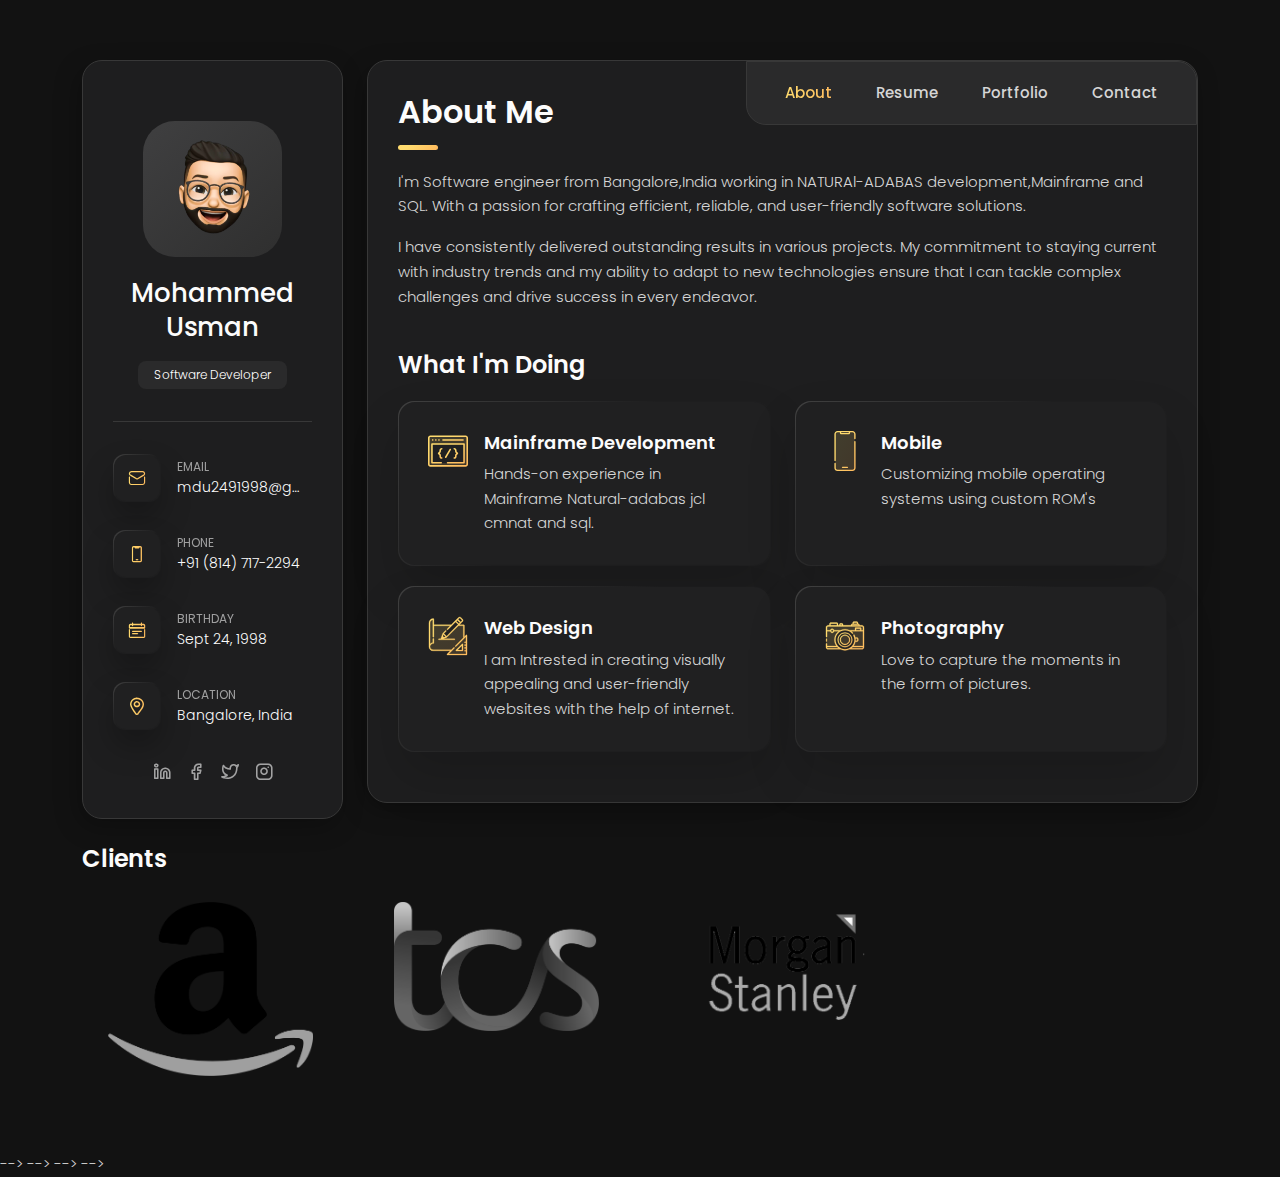
==== commit 30ad8066: "Update index.html" ====
--- a/index.html
+++ b/index.html
@@ -177,48 +177,48 @@
 						</div>	
 						
 						<!-- Testimonials -->
-						<div class="testimonials">
+<!-- 						<div class="testimonials">
 						    <h2 class="title title--h2 mt-3">Testimonials</h2>
 						
 						    <div class="swiper-container js-carousel-review">
-                                <div class="swiper-wrapper">
+                                <div class="swiper-wrapper"> -->
 								    <!-- Item review -->
-                                    <div class="swiper-slide review-item box box--s2 box-inner js-open-review" data-mfp-src="#review-1" data-effect="mfp-zoom-out">
+<!--                                     <div class="swiper-slide review-item box box--s2 box-inner js-open-review" data-mfp-src="#review-1" data-effect="mfp-zoom-out">
 										<figure class="box box-avatar box-avatar--not-border">
                                             <img src="images/avatar-1.png" alt="Palden Namgyal">
 										</figure>
 									    <h4 class="title title--h3">Palden Namgyal</h4>
 										<p class="review-item__caption">Usman has shown great potential in the work he has been assigned. The team wes very pleased with the work done...</p>
-									</div>
+									</div> -->
 									
 									<!-- Item review -->
-                                    <div class="swiper-slide review-item box box--s2 box-inner js-open-review" data-mfp-src="#review-2" data-effect="mfp-zoom-out">
+<!--                                     <div class="swiper-slide review-item box box--s2 box-inner js-open-review" data-mfp-src="#review-2" data-effect="mfp-zoom-out">
                                         <figure class="box box-avatar box-avatar--not-border">
                                             <img src="images/avatar-2.png" alt="Shanaya Kb">
 										</figure>
 									    <h4 class="title title--h3">Shanaya Kb</h4>
 										<p class="review-item__caption">Thanks to the shortcuts and new idea of Usman, We have a process that automates the hard work ...</p>
 									</div>
-									
+									 -->
 									<!-- Item review -->
-                                    <div class="swiper-slide review-item box box--s2 box-inner js-open-review" data-mfp-src="#review-3" data-effect="mfp-zoom-out">
+<!--                                     <div class="swiper-slide review-item box box--s2 box-inner js-open-review" data-mfp-src="#review-3" data-effect="mfp-zoom-out">
 										<figure class="box box-avatar box-avatar--not-border">
                                             <img src="images/avatar-4.png" alt="Rajkumar Raj">
 										</figure>
 									    <h4 class="title title--h3">Rajkumar Raj</h4>
 										<p class="review-item__caption">Usman has completed the work within the time frame with no prod issue ...</p>
-									</div>
+									</div> -->
 
 									<!-- Item review -->
-									<div class="swiper-slide review-item box box--s2 box-inner js-open-review" data-mfp-src="#review-4" data-effect="mfp-zoom-out">
+<!-- 									<div class="swiper-slide review-item box box--s2 box-inner js-open-review" data-mfp-src="#review-4" data-effect="mfp-zoom-out">
 										<figure class="box box-avatar box-avatar--not-border">
 											<img src="images/avatar-3.png" alt="Dennis Plassert">
 										</figure>
 										<h4 class="title title--h3">Avantika Rhonda</h4>
 										<p class="review-item__caption">Thank you very much for your work on our project. It was a big help for us. Thanks to the...</p>
-									</div>
+									</div> -->
                                 </div>
-    
+     
                                 <div class="swiper-pagination"></div>
                             </div>
 						</div>
@@ -266,10 +266,10 @@
 		</div><!-- container -->
     </main>
 
-    <div class="back-to-top"></div>
+<!--     <div class="back-to-top"></div>
     
 	<!-- Full review 1 -->
-	<div id="review-1" class="popup mfp-hide mfp-with-anim">
+<!-- 	<div id="review-1" class="popup mfp-hide mfp-with-anim">
 		<div class="row">
             <div class="col-12 col-sm-2 full-rewiew-con-avatar">
 				<figure class="box box-avatar box-avatar--not-border">
@@ -285,9 +285,9 @@
 				Magna deserunt ipsum pariatur sunt incididunt culpa cupidatat. Pariatur occaecat enim dolor culpa nisi ea eiusmod do qui culpa consectetur laboris eiusmod anim.</p> -->
 			</div>
 		</div>
-	</div>
-
-	<!-- Full review 2 comment -->
+	</div> -->
+
+<!-- 	<!-- Full review 2 comment -->
 	<div id="review-2" class="popup mfp-hide mfp-with-anim">
 		<div class="row">
             <div class="col-12 col-sm-2 full-rewiew-con-avatar">
@@ -304,10 +304,10 @@
 				Magna deserunt ipsum pariatur sunt incididunt culpa cupidatat. Pariatur occaecat enim dolor culpa nisi ea eiusmod do qui culpa consectetur laboris eiusmod anim.</p> -->
 			</div>
 		</div>
-	</div>
+	</div> -->
 	
 	<!-- Full review 3 comment -->
-	<div id="review-3" class="popup mfp-hide mfp-with-anim">
+<!-- 	<div id="review-3" class="popup mfp-hide mfp-with-anim">
 		<div class="row">
             <div class="col-12 col-sm-2 full-rewiew-con-avatar">
 				<figure class="box box-avatar box-avatar--not-border">
@@ -323,10 +323,10 @@
 				Magna deserunt ipsum pariatur sunt incididunt culpa cupidatat. Pariatur occaecat enim dolor culpa nisi ea eiusmod do qui culpa consectetur laboris eiusmod anim.</p> -->
 			</div>
 		</div>
-	</div>
+	</div> -->
 
 	<!-- Full review 4 comment -->
-	<div id="review-4" class="popup mfp-hide mfp-with-anim">
+<!-- 	<div id="review-4" class="popup mfp-hide mfp-with-anim">
 		<div class="row">
             <div class="col-12 col-sm-2 full-rewiew-con-avatar">
 				<figure class="box box-avatar box-avatar--not-border">
@@ -342,7 +342,7 @@
 				Magna deserunt ipsum pariatur sunt incididunt culpa cupidatat. Pariatur occaecat enim dolor culpa nisi ea eiusmod do qui culpa consectetur laboris eiusmod anim.</p> -->
 			</div>
 		</div>
-	</div>
+	</div> -->
 	
 	<!-- JavaScripts -->
 	<script src="js/jquery-3.4.1.min.js"></script>
@@ -350,4 +350,4 @@
     <script src="js/common.js"></script>
 
 
-</body></html>+</body></html>
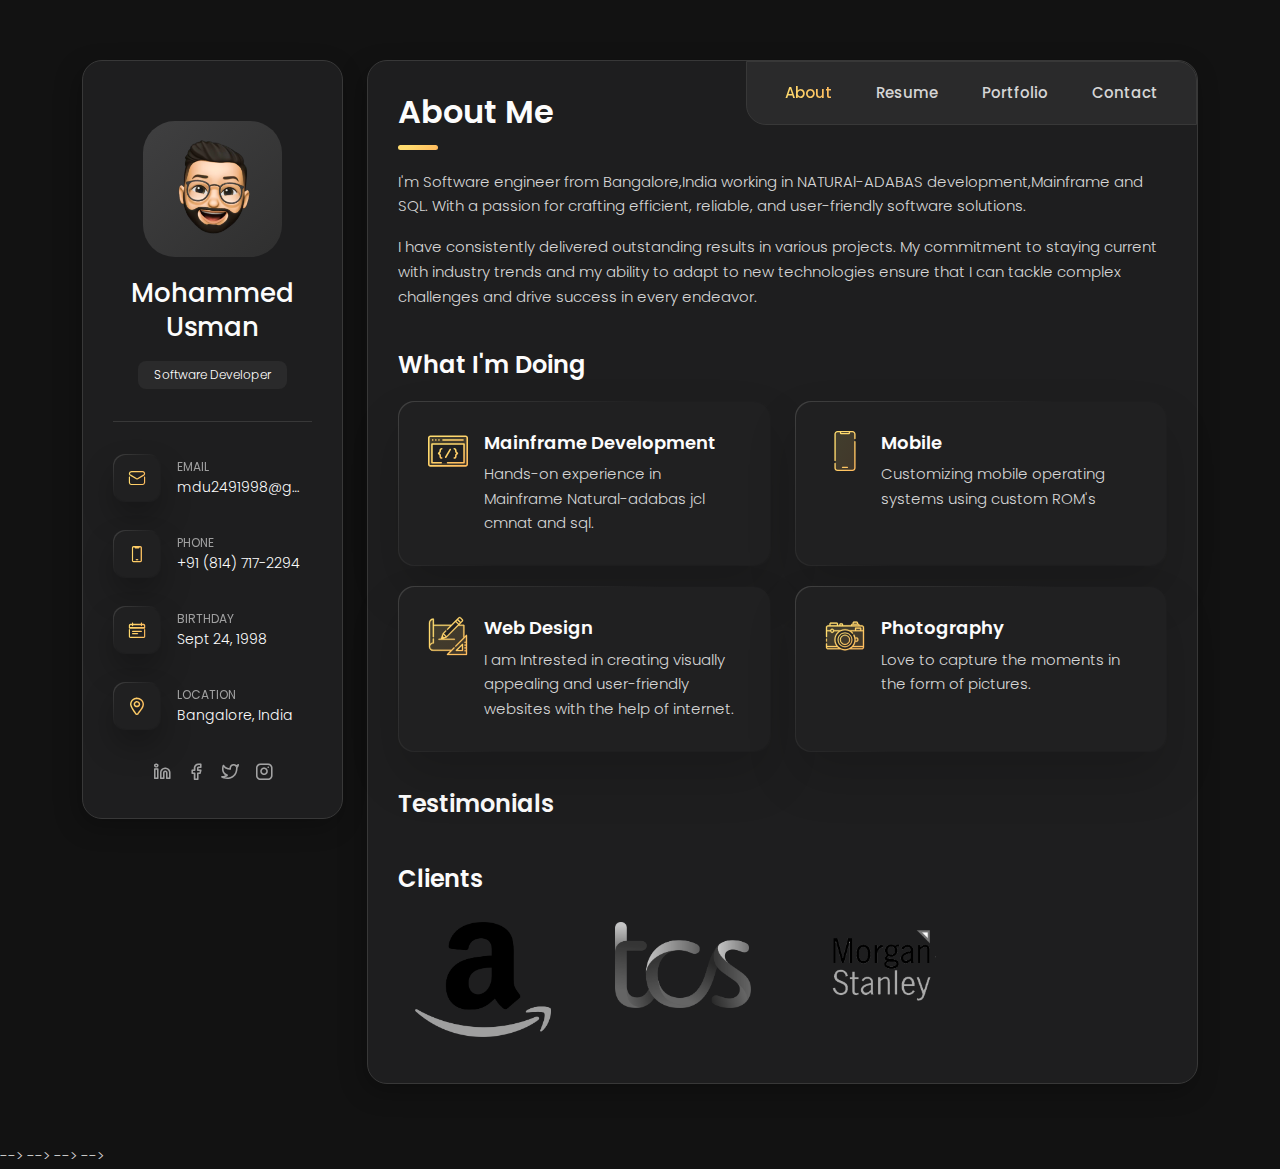
==== commit 74477b10: "Update index.html" ====
--- a/index.html
+++ b/index.html
@@ -177,11 +177,11 @@
 						</div>	
 						
 						<!-- Testimonials -->
-<!-- 						<div class="testimonials">
+						<div class="testimonials">
 						    <h2 class="title title--h2 mt-3">Testimonials</h2>
 						
 						    <div class="swiper-container js-carousel-review">
-                                <div class="swiper-wrapper"> -->
+                                <div class="swiper-wrapper"> 
 								    <!-- Item review -->
 <!--                                     <div class="swiper-slide review-item box box--s2 box-inner js-open-review" data-mfp-src="#review-1" data-effect="mfp-zoom-out">
 										<figure class="box box-avatar box-avatar--not-border">
@@ -189,7 +189,7 @@
 										</figure>
 									    <h4 class="title title--h3">Palden Namgyal</h4>
 										<p class="review-item__caption">Usman has shown great potential in the work he has been assigned. The team wes very pleased with the work done...</p>
-									</div> -->
+									</div> --> 
 									
 									<!-- Item review -->
 <!--                                     <div class="swiper-slide review-item box box--s2 box-inner js-open-review" data-mfp-src="#review-2" data-effect="mfp-zoom-out">
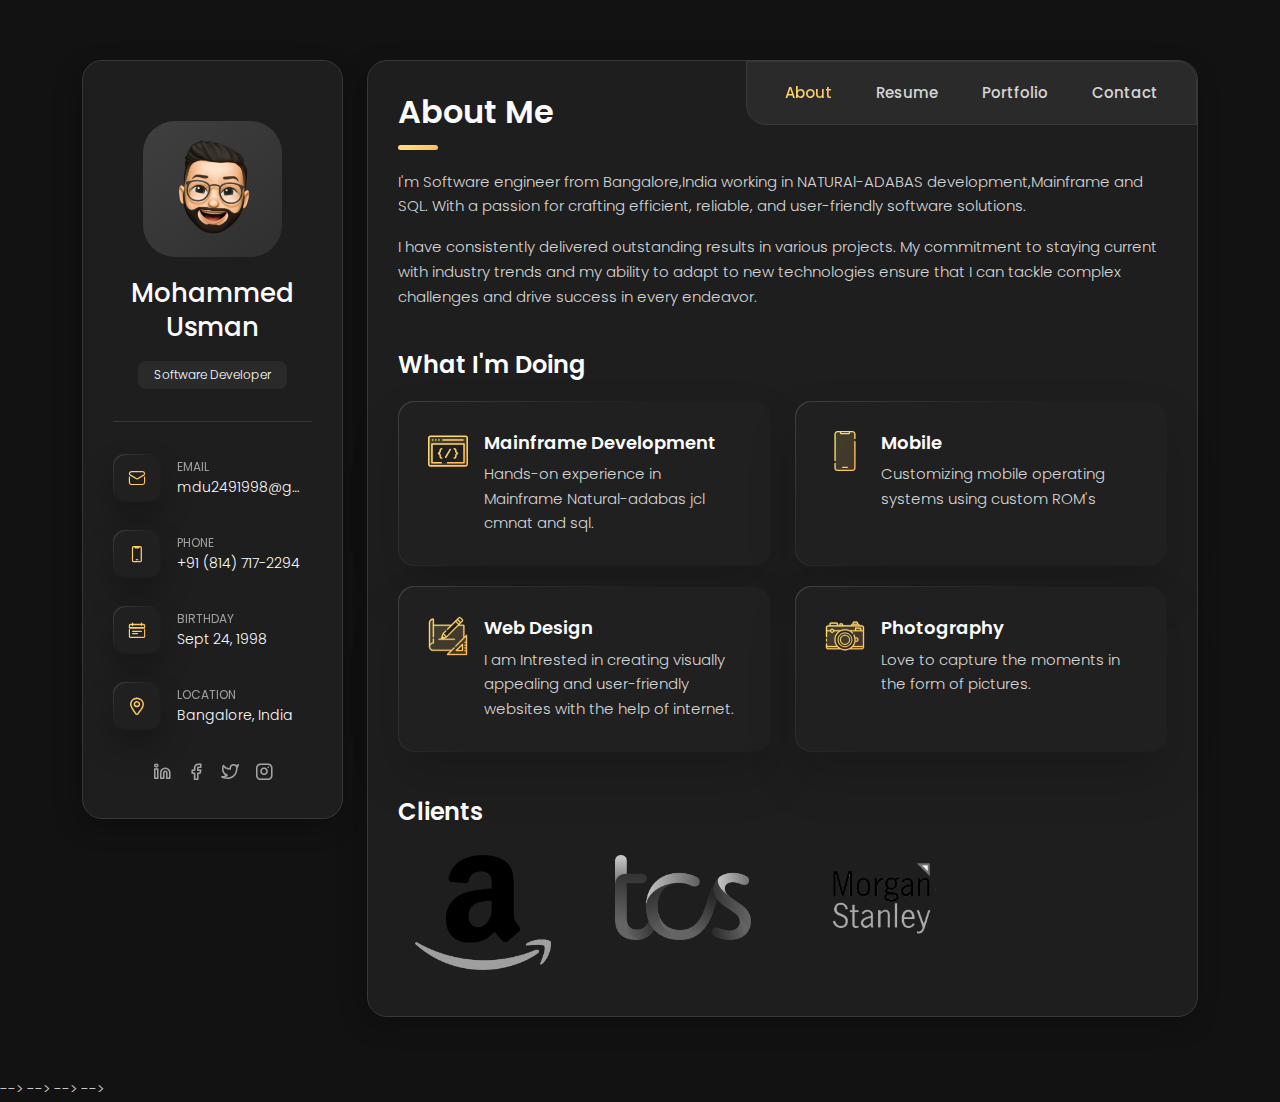
==== commit 3859c5fc: "Update index.html" ====
--- a/index.html
+++ b/index.html
@@ -178,7 +178,7 @@
 						
 						<!-- Testimonials -->
 						<div class="testimonials">
-						    <h2 class="title title--h2 mt-3">Testimonials</h2>
+<!-- 						    <h2 class="title title--h2 mt-3">Testimonials</h2> -->
 						
 						    <div class="swiper-container js-carousel-review">
                                 <div class="swiper-wrapper"> 
